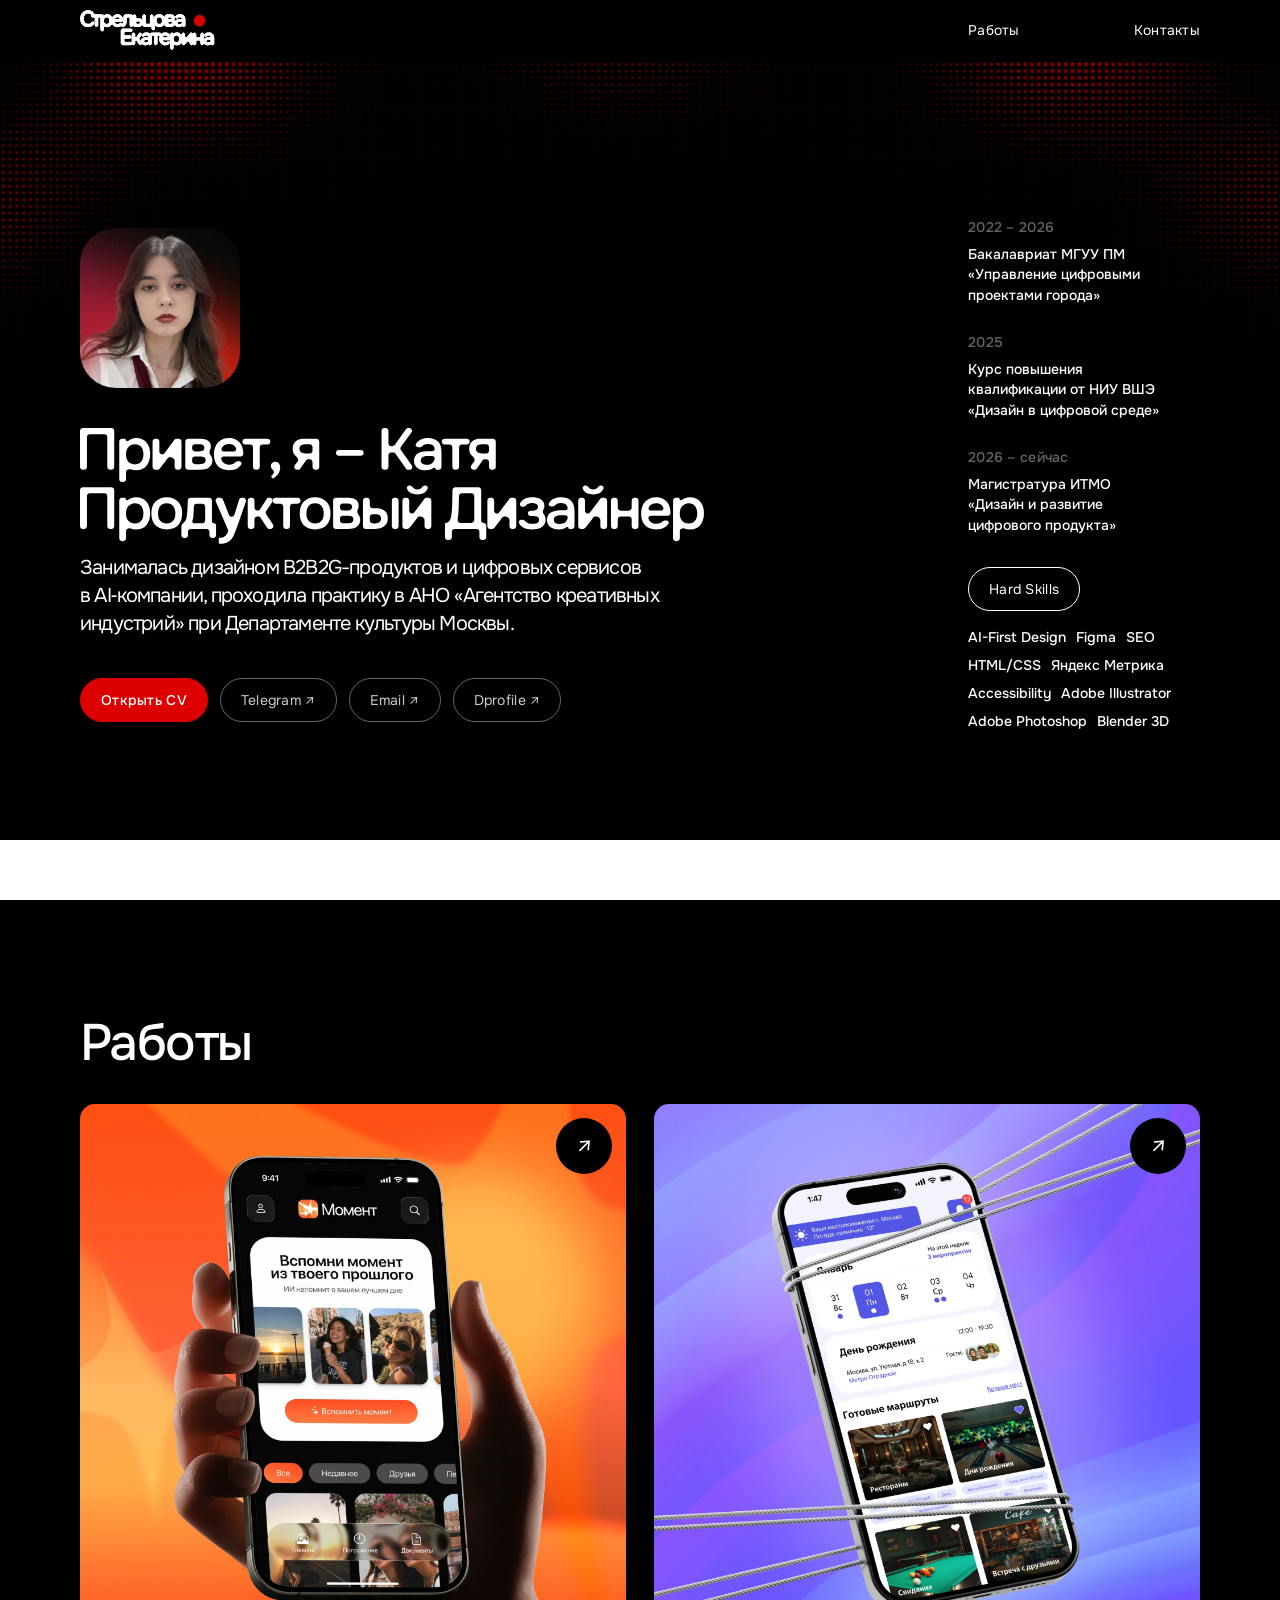
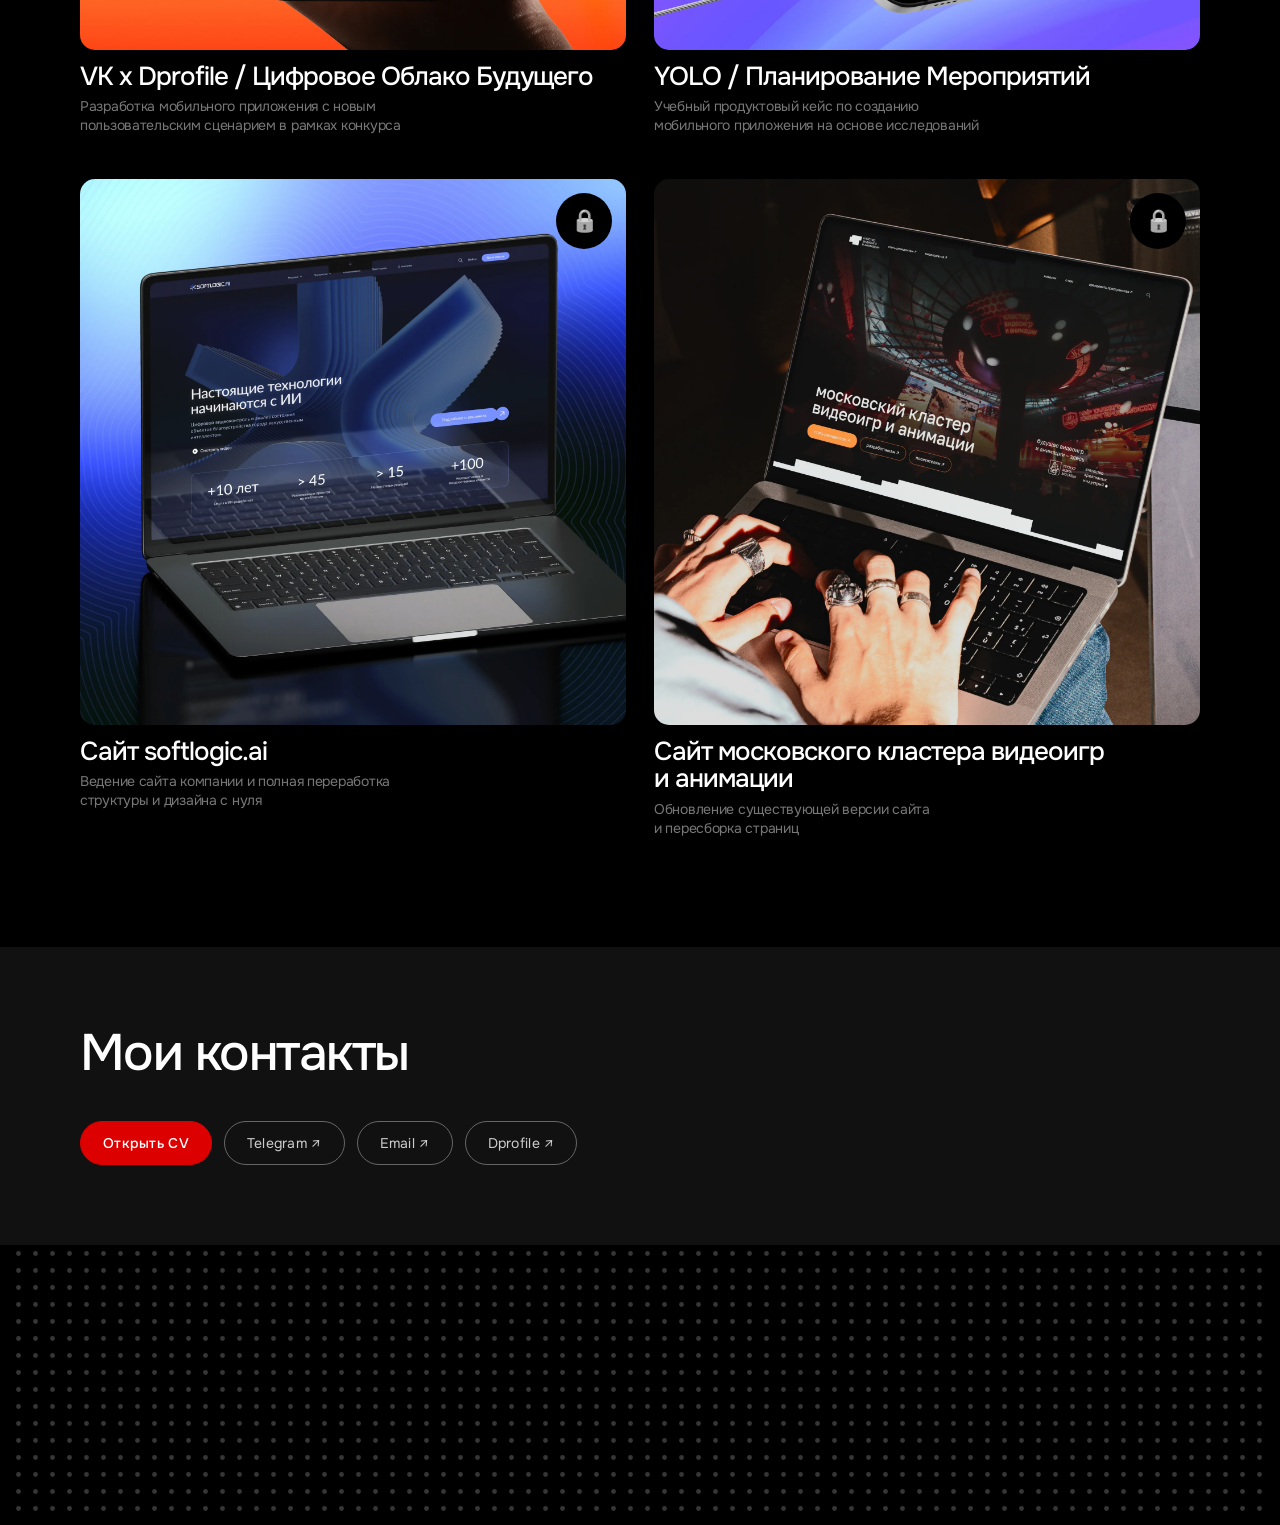
==== index.html @ 8d7a598c "Update index.html" ====
<head>
    <meta charset="UTF-8">
    <meta name="viewport" content="width=device-width, initial-scale=1.0">
    
<script type="text/javascript">
    (function(m,e,t,r,i,k,a){
        m[i]=m[i]||function(){(m[i].a=m[i].a||[]).push(arguments)};
        m[i].l=1*new Date();
        for (var j = 0; j < document.scripts.length; j++) {if (document.scripts[j].src === r) { return; }}
        k=e.createElement(t),a=e.getElementsByTagName(t)[0],k.async=1,k.src=r,a.parentNode.insertBefore(k,a)
    })(window, document,'script','https://mc.yandex.ru/metrika/tag.js?id=113697041', 'ym');

    ym(113697041, 'init', {ssr:true, webvisor:true, clickmap:true, ecommerce:"dataLayer", referrer: document.referrer, url: location.href, accurateTrackBounce:true, trackLinks:true});
</script>
<noscript><div><img src="https://mc.yandex.ru/watch/113697041" style="position:absolute; left:-9999px;" alt="" /></div></noscript>
    
    <title>Екатерина Стрельцова — UX/UI и продуктовый дизайнер</title>
    <meta name="description" content="Екатерина Стрельцова, продуктовый дизайнер. Проектирую UX/UI цифровых сервисов и мобильных приложений. Кейсы, пользовательские исследования и интерактивные прототипы.">

    <meta property="og:title" content="Екатерина Стрельцова — UX/UI и продуктовый дизайнер">
    <meta property="og:description" content="Проектирую UX/UI цифровых сервисов и мобильных приложений. Кейсы, пользовательские исследования и интерактивные прототипы.">
    <meta property="og:type" content="website">
    <meta name="yandex-verification" content="44ab6d70d5377f15" />
    <meta property="og:url" content="https://str3ltsova.github.io/portfolio/">
    <meta property="og:image" content="https://str3ltsova.github.io/portfolio/images/project-1.webp">

    <link rel="icon" type="image/svg+xml" href="images/favicon.svg">
    <link rel="preconnect" href="https://fonts.googleapis.com">
    <link rel="preconnect" href="https://fonts.gstatic.com" crossorigin>
    <link href="https://fonts.googleapis.com/css2?family=Onest:wght@300;400;500&display=swap" rel="stylesheet">
    <link rel="stylesheet" href="style.css">
</head>

<body>

    <div class="cursor-dot"></div>

    <header class="site-header" id="siteHeader">
        <div class="header-inner">
            <a href="#" class="logo-link" aria-label="Главная">
                <img src="images/logo.svg" alt="Стрельцова Екатерина" class="logo-img">
            </a>
            <nav class="header-nav">
                <a href="#projects">Работы</a>
                <a href="#contact">Контакты</a>
            </nav>
        </div>
    </header>

    <section class="hero-section" id="about">
        <canvas id="arcCanvas"></canvas>

        <div class="hero-content">
            <div class="hero-left">
                <div class="hero-photo">
                    <img src="images/portrait-x7k2.jpg" alt="Екатерина Стрельцова">
                </div>

                <h1 class="visually-hidden">Екатерина Стрельцова, продуктовый дизайнер</h1>
                <div class="hero-title-block">
                    <img src="images/hero-title.svg" alt="Привет, я — Катя. Продуктовый Дизайнер" class="hero-title-img">
                </div>

                <p class="hero-description">
                    Занималась дизайном B2B2G-продуктов и&nbsp;цифровых сервисов в&nbsp;AI&#8209;компании, проходила практику в&nbsp;АНО &laquo;Агентство креативных индустрий&raquo; при Департаменте культуры Москвы.
                </p>

                <div class="hero-links">
                    <a href="streltsova_CV.pdf" class="btn-cv" target="_blank" rel="noopener">Открыть CV</a>
                    <a href="https://t.me/rinn89" target="_blank" rel="noopener">Telegram ↗</a>
                    <a href="mailto:streltsovakatrine@mail.ru">Email ↗</a>
                    <a href="https://dprofile.ru/blessk" target="_blank" rel="noopener">Dprofile ↗</a>
                </div>
            </div>

            <aside class="hero-right">
                <div class="info-item">
                    <span class="info-date">2022 – 2026</span>
                    <p class="info-text">
                        Бакалавриат МГУУ ПМ<br>
                        «Управление цифровыми<br>
                        проектами города»
                    </p>
                </div>

                <div class="info-item">
                    <span class="info-date">2025</span>
                    <p class="info-text">
                        Курс повышения<br>
                        квалификации от НИУ ВШЭ<br>
                        «Дизайн в цифровой среде»
                    </p>
                </div>

                <div class="info-item">
                    <span class="info-date">2026 – сейчас</span>
                    <p class="info-text">
                        Магистратура ИТМО<br>
                        «Дизайн и развитие<br>
                        цифрового продукта»
                    </p>
                </div>

                <div class="hard-skills-badge">
                    <span>Hard Skills</span>
                </div>

                <div class="skills-list">
                    <span>AI-First Design</span>
                    <span>Figma</span>
                    <span>SEO</span>
                    <span>HTML/CSS</span>
                    <span>Яндекс Метрика</span>
                    <span>Accessibility</span>
                    <span>Adobe Illustrator</span>
                    <span>Adobe Photoshop</span>
                    <span>Blender 3D</span>
                </div>
            </aside>
        </div>
    </section>

    <main>
        <section class="projects" id="projects">
            <div class="section-heading">
                <h2>Работы</h2>
            </div>

            <div class="project-grid">
                <a href="projects/moment.html" class="project-card project-card-active">
                    <div class="project-image">
                        <img src="images/project-1.webp" alt="moment">
                        <div class="project-status project-status-open">↗</div>
                    </div>
                    <div class="project-info">
                        <h3>VK x Dprofile / Цифровое Облако Будущего</h3>
                        <p>Разработка мобильного приложения с&nbsp;новым пользовательским сценарием в&nbsp;рамках конкурса</p>
                    </div>
                </a>

                <a href="projects/yolo.html" class="project-card project-card-active">
                    <div class="project-image">
                        <img src="images/project-2.webp" alt="Проект 2">
                        <div class="project-status project-status-open">↗</div>
                    </div>
                    <div class="project-info">
                        <h3>YOLO&nbsp;/ Планирование Мероприятий</h3>
                        <p>Учебный продуктовый кейс по&nbsp;созданию мобильного приложения на&nbsp;основе исследований</p>
                    </div>
                </a>

                <div class="project-card project-card-locked">
                    <div class="project-image">
                        <img src="images/project-3.webp" alt="Проект 3">
                        <div class="project-status project-status-locked">
                            <span class="lock-symbol">🔒</span>
                        </div>
                    </div>
                    <div class="project-info">
                        <h3>Сайт softlogic.ai</h3>
                        <p>Ведение сайта компании и&nbsp;полная переработка структуры и&nbsp;дизайна с&nbsp;нуля</p>
                    </div>
                </div>

                <div class="project-card project-card-locked">
                    <div class="project-image">
                        <img src="images/project-4.webp" alt="Проект 4">
                        <div class="project-status project-status-locked">
                            <span class="lock-symbol">🔒</span>
                        </div>
                    </div>
                    <div class="project-info">
                        <h3>Сайт московского кластера видеоигр и&nbsp;анимации</h3>
                        <p>Обновление существующей версии сайта и&nbsp;пересборка страниц</p>
                    </div>
                </div>
            </div>
        </section>

        <section class="contact" id="contact">
            <h2>Мои контакты</h2>
            <div class="contact-links">
                <a href="streltsova_CV.pdf" class="btn-cv" target="_blank" rel="noopener">Открыть CV</a>
                <a href="https://t.me/rinn89" target="_blank" rel="noopener">Telegram ↗</a>
                <a href="mailto:streltsovakatrine@mail.ru">Email ↗</a>
                <a href="https://dprofile.ru/blessk" target="_blank" rel="noopener">Dprofile ↗</a>
            </div>
        </section>

        <section class="particle-section">
            <canvas id="particleCanvas"></canvas>
        </section>
    </main>

    <script src="script.js"></script>
</body>
</html>
---- style.css ----
* {
    box-sizing: border-box;
    margin: 0;
    padding: 0;
}

html {
    scroll-behavior: smooth;
}

body {
    background: #000;
    color: #fff;
    font-family: 'Onest', Arial, sans-serif;
    font-weight: 500;
    overflow-x: hidden;
}

a {
    color: inherit;
    text-decoration: none;
}

img {
    max-width: 100%;
    display: block;
    -webkit-user-drag: none;
}

:root {
    --page-width: 1120px;
    --project-width: 960px;
    --header-height: 60px;
}

html {
    cursor: none !important;
}

html *,
body,
body * {
    cursor: none !important;
}

.cursor-dot {
    position: fixed;
    top: 0;
    left: 0;
    width: 12px;
    height: 12px;
    background: #DC0000;
    border-radius: 50%;
    pointer-events: none;
    z-index: 99999;
    transform: translate(-50%, -50%);
    transition:
        width .2s ease,
        height .2s ease;
    opacity: 0;
}

.cursor-dot.visible {
    opacity: 1;
}

.cursor-dot.hover {
    width: 42px;
    height: 42px;
}

@media (hover: none) {
    html,
    body,
    body * {
        cursor: auto !important;
    }
    .cursor-dot {
        display: none;
    }
}

.hero-links a.btn-cv,
.contact-links a.btn-cv {
    background: #DC0000;
    border-color: #DC0000;
    color: #fff;
    font-weight: 500;
}

.hero-links a.btn-cv:hover,
.contact-links a.btn-cv:hover {
    background: #ff2a2a;
    border-color: #ff2a2a;
    color: #fff;
}

.site-header {
    position: fixed;
    top: 0;
    left: 0;
    width: 100%;
    height: var(--header-height);
    z-index: 1000;
    background: #000;
    transition:
        transform 0.35s ease,
        opacity 0.35s ease;
}

.site-header.hidden {
    transform: translateY(-100%);
    opacity: 0;
    pointer-events: none;
}

.header-inner {
    width: min(var(--page-width), calc(100% - 48px));
    height: 100%;
    margin: 0 auto;
    display: flex;
    align-items: center;
    justify-content: space-between;
}

.logo-link {
    display: block;
    flex-shrink: 0;
}

.logo-img {
    height: 40px;
    width: auto;
    display: block;
}

.header-nav {
    width: 232px;
    display: grid;
    grid-template-columns: 1fr 1fr;
    align-items: center;
    text-align: left;
}

.header-nav a {
    font-size: 14px;
    font-weight: 400;
    letter-spacing: 0.02em;
    color: #fff;
    transition: color 0.2s ease;
}

.header-nav a:last-child {
    text-align: right;
}

.header-nav a:hover {
    color: #DC0000;
}

.hero-section {
    position: relative;
    width: 100%;
    height: 100vh;
    min-height: 700px;
    background: #000;
    overflow: hidden;
}

#arcCanvas {
    position: absolute;
    inset: 0;
    width: 100%;
    height: 100%;
    display: block;
    pointer-events: none;
}

.hero-content {
    position: relative;
    z-index: 2;
    width: min(var(--page-width), calc(100% - 48px));
    height: calc(100vh - var(--header-height));
    min-height: 640px;
    margin: var(--header-height) auto 0;
    display: grid;
    grid-template-columns: minmax(0, 1fr) 232px;
    column-gap: 60px;
    align-items: center;
    padding: 40px 0 50px;
}

.hero-left {
    display: flex;
    flex-direction: column;
    gap: 40px;
    min-width: 0;
    align-self: center;
}

.hero-photo {
    width: 160px;
    height: 160px;
    border-radius: 36px;
    overflow: hidden;
}

.hero-photo img {
    width: 100%;
    height: 100%;
    object-fit: cover;
}

.hero-title-block {
    width: 100%;
    margin-bottom: -30px; 
}

.hero-title-img {
    width: 100%;
    max-width: 624px;
    height: auto;
    display: block;
}

.hero-description {
    font-size: 20px;
    letter-spacing: -0.04em;
    line-height: 1.4;
    font-weight: 400;
    color: #fff;
    max-width: 620px;
}

.hero-links {
    display: flex;
    flex-wrap: wrap;
    gap: 12px;
}

.hero-links a {
    display: inline-block;
    padding: 12px 20px;
    border: 1px solid #666666;
    border-radius: 100px;
    font-size: 14px;
    font-weight: 400;
    letter-spacing: 0.02em;
    color: #ccc;
    transition:
        border-color 0.2s ease,
        color 0.2s ease,
        background 0.2s ease;
}

.hero-links a:hover {
    border-color: #DC0000;
    color: #DC0000;
}

.hero-right {
    width: 232px;
    display: flex;
    flex-direction: column;
    gap: 28px;
    padding-top: 0;
    align-self: center;
}

.info-item {
    display: flex;
    flex-direction: column;
    gap: 8px;
}

.info-date {
    font-size: 14px;
    font-weight: 500;
    letter-spacing: 0.02em;
    color: #666666;
}

.info-text {
    font-size: 14px;
    font-weight: 500;
    line-height: 1.45;
    color: #fff;
}

.hard-skills-badge {
    display: inline-block;
    width: fit-content;
    padding: 12px 20px;
    border: 1px solid #fff;
    border-radius: 100px;
    font-size: 14px;
    font-weight: 400;
    letter-spacing: 0.02em;
    color: #fff;
    margin-top: 4px;
}

.skills-list {
    display: flex;
    margin-top: -12px;
    flex-wrap: wrap;
    align-items: center;
    gap: 7px 10px;
    font-size: 14px;
    font-weight: 500;
    line-height: 1.5;
    color: #fff;
}

.skills-list span {
    white-space: nowrap;
}

.skills-list i {
    font-style: normal;
    color: #85868D;
    font-size: 10px;
    line-height: 1;
}

main {
    width: 100%;
}

.section-heading {
    display: flex;
    align-items: baseline;
    gap: 20px;
    margin-bottom: 60px;
}

.section-heading h2 {
    font-size: 34px;
    font-weight: 500;
    letter-spacing: -1.5px;
}

.projects {
    border-top: none;
    width: min(var(--page-width), calc(100% - 48px));
    margin: 0 auto;
    padding: 110px 0 !important;
}

.projects .section-heading {
    margin-bottom: 28px;
}

.projects .section-heading h2 {
    font-size: clamp(36px, 4vw, 56px);
    font-weight: 500;
    letter-spacing: -0.03em;
}

.project-grid {
    display: grid;
    grid-template-columns: repeat(2, minmax(0, 1fr));
    column-gap: 28px;
    row-gap: 44px;
}

.project-card {
    display: block;
    min-width: 0;
    color: #fff;
    text-decoration: none;
}

.project-image {
    position: relative;
    width: 100%;
    aspect-ratio: 1 / 1;
    overflow: hidden;
    border-radius: 15px;
    background: #151515;
}

.project-image img {
    width: 100%;
    height: 100%;
    display: block;
    object-fit: cover;
    transition: transform .45s ease;
}

.project-card-active:hover .project-image img {
    transform: scale(1.025);
}

.project-status {
    position: absolute;
    top: 14px;
    right: 14px;
    width: 56px;
    height: 56px;
    border-radius: 50%;
    display: flex;
    align-items: center;
    justify-content: center;
    z-index: 2;
}

.project-status-open {
    background: #000;
    color: #fff;
    font-size: 22px;
    font-weight: 400;
    line-height: 1;
}

.project-status-locked {
    background: #000;
    color: #fff;
}

.lock-symbol {
    font-size: 22px;
    line-height: 1;
    filter: grayscale(1);
    display: flex;
    align-items: center;
    justify-content: center;
}

.project-info {
    padding-top: 13px;
}

.project-info h3 {
    margin: 0;
    font-size: 26px;
    line-height: 1.05;
    font-weight: 500;
    letter-spacing: -1px;
    color: #fff;
}

.project-info p {
    margin-top: 7px;
    max-width: 330px;
    font-size: 14px;
    line-height: 1.35;
    font-weight: 400;
    letter-spacing: -0.02em;
    color: #777;
}

.project-card-locked {
    cursor: default;
}

.project-card-locked .project-image img {
    transition: none;
}

.contact {
    background: #111;
    padding: 80px 0;
    display: flex;
    flex-direction: column;
    gap: 40px;
}

.contact h2 {
    width: min(var(--page-width), calc(100% - 48px));
    margin: 0 auto;
    font-size: clamp(36px, 4vw, 56px);
    line-height: 1.05;
    font-weight: 500;
    letter-spacing: -0.03em;
    color: #fff;
}

.contact-links {
    width: min(var(--page-width), calc(100% - 48px));
    margin: 0 auto;
    display: flex;
    flex-wrap: wrap;
    gap: 12px;
}

.contact-links a {
    display: inline-block;
    padding: 12px 22px;
    background: transparent;
    border: 1px solid #666666;
    border-radius: 100px;
    font-size: 14px;
    font-weight: 400;
    letter-spacing: 0.02em;
    color: #ccc;
    transition:
        border-color .2s ease,
        color .2s ease;
}

.contact-links a:hover {
    border-color: #DC0000;
    color: #DC0000;
}

.particle-section {
    position: relative;
    width: calc(100% - 20px);
    margin-left: 10px;
    margin-right: 10px;
    height: 280px;
    background: #000;
    overflow: hidden;
}

#particleCanvas {
    display: block;
    width: 100%;
    height: 100%;
    background: #000;
}

.project-cover-wrap {
    position: relative;
    width: 100%;
    margin-bottom: 60px;
}

.project-cover-full {
    width: 100vw;
    margin-left: calc(50% - 50vw);
    height: 68vh;
    min-height: 520px;
    max-height: 800px;
    overflow: hidden;
    background: #151515;
}

.project-cover-img {
    width: 100%;
    height: 100%;
    object-fit: cover;
    display: block;
}

.placeholder-cover {
    width: 100%;
    height: 100%;
    min-height: 100%;
    border-radius: 0;
    border: none;
}

.project-back {
    position: absolute;
    top: 24px;
    left: max(24px, calc((100vw - var(--page-width)) / 2));
    width: 56px;
    height: 56px;
    border-radius: 50%;
    background: #fff;
    color: #000;
    display: flex;
    align-items: center;
    justify-content: center;
    z-index: 5;
    transition:
        background .3s ease,
        color .3s ease;
}

.project-back:hover {
    background: #000;
    color: #fff;
}

.project-back svg {
    width: 22px;
    height: 22px;
}

.project-content {
    width: min(var(--project-width), calc(100% - 48px));
    margin: 0 auto;
    padding: 0 0 80px;
}

.project-meta {
    display: flex;
    flex-wrap: wrap;
    gap: 10px;
    margin-bottom: 30px;
}

.project-meta span {
    display: inline-block;
    padding: 10px 22px;
    border: 1px solid #666666;
    border-radius: 100px;
    font-size: 14px;
    font-weight: 400;
    letter-spacing: 0.01em;
    color: #fff;
}

.project-hero {
    margin-bottom: 30px;
}

.project-hero h1 {
    font-size: 44px;
    line-height: 1.1;
    font-weight: 500;
    letter-spacing: -0.03em;
    color: #fff;
}

.project-block {
    max-width: 500px;
    margin: 0 0 30px;
    text-align: left;
}

.project-block-label {
    display: inline-block;
    padding: 10px 20px;
    background: #FF6525;
    color: #fff;
    border-radius: 100px;
    font-size: 14px;
    font-weight: 500;
    letter-spacing: 0.01em;
    margin-bottom: 14px;
}

.project-block p {
    font-size: 16px;
    line-height: 1.4;
    font-weight: 300;
    color: #999;
}

.project-info-block {
    display: grid;
    grid-template-columns: 1fr 1fr;
    column-gap: 60px;
    align-items: start;
    padding: 40px 0;
    opacity: 0;
    transform: translateY(60px);
    transition:
        opacity 0.9s cubic-bezier(0.22, 1, 0.36, 1),
        transform 0.9s cubic-bezier(0.22, 1, 0.36, 1);
}

.project-info-block.revealed {
    opacity: 1;
    transform: translateY(0);
}

.project-info-title {
    font-size: 26px;
    line-height: 1.2;
    font-weight: 500;
    letter-spacing: -0.02em;
    color: #fff;
    margin: 0;
}

.project-info-content {
    display: flex;
    flex-direction: column;
    gap: 16px;
    max-width: 500px;
}

.project-info-group {
    display: flex;
    flex-direction: column;
    gap: 6px;
}

.project-info-group p {
    margin: 0;
    line-height: 1.4;
}

.project-info-heading {
    font-size: 20px;
    line-height: 1.25;
    font-weight: 400;
    letter-spacing: -0.02em;
    color: #fff;
    margin: 0;
}

.project-info-content p {
    font-size: 16px;
    line-height: 1.4;
    font-weight: 300;
    color: #999;
    margin: 0;
}

.project-info-content ul {
    list-style: none;
    padding: 0;
    margin: 0;
    display: flex;
    flex-direction: column;
    gap: 6px;
}

.project-info-content ul li {
    position: relative;
    padding-left: 18px;
    margin: 0;
    font-size: 16px;
    line-height: 1.4;
    font-weight: 400;
    color: #999;
}

.project-info-content ul li::before {
    content: "•";
    position: absolute;
    left: 0;
    color: #666;
}

.project-image-img {
    width: 100%;
    height: auto;
    display: block;
    border-radius: 20px;
}

.project-image-full {
    margin: 60px auto;
    max-width: 100%;
    opacity: 0;
    transform: translateY(60px);
    transition:
        opacity 0.9s cubic-bezier(0.22, 1, 0.36, 1),
        transform 0.9s cubic-bezier(0.22, 1, 0.36, 1);
}

.project-image-full.revealed {
    opacity: 1;
    transform: translateY(0);
}

.project-image-caption {
    margin-top: 16px;
    max-width: 640px;
    margin-left: auto;
    margin-right: auto;
    font-size: 13px;
    line-height: 1.5;
    font-weight: 400;
    color: #4a4a4a;
    text-align: center;
}

@media (prefers-reduced-motion: reduce) {
    .project-info-block,
    .project-image-full {
        opacity: 1;
        transform: none;
        transition: none;
    }
}

.other-projects {
    width: min(var(--page-width), calc(100% - 48px));
    margin: 0 auto;
    padding: 80px 0;
    border-top: 1px solid #1a1a1a;
}

.other-projects .section-heading {
    margin-bottom: 28px;
}

.other-projects .section-heading h2 {
    font-size: 56px;
    font-weight: 500;
    letter-spacing: -1px;
}

.placeholder {
    width: 100%;
    height: 100%;
    min-height: 380px;
    background: #151515;
    border: 1px solid #222;
    display: flex;
    align-items: center;
    justify-content: center;
    color: #555;
    font-size: 11px;
    letter-spacing: 0.15em;
    text-transform: uppercase;
    border-radius: 15px;
}

.placeholder-wide {
    min-height: 620px;
}

.project-prototype-btn-wrapper {
    margin: 40px 0 60px;
    width: 100%;
}

.btn-prototype {
    display: block;
    width: 100%;
    text-align: center;
    padding: 20px 32px;
    background: #6C61FF;
    color: #fff;
    border-radius: 100px;
    font-size: 18px;
    font-weight: 500;
    transition: background 0.3s ease, transform 0.2s ease;
}

.btn-prototype:hover {
    background: #5a50db;
    transform: translateY(-2px);
}

@media (max-width: 1100px) {
    :root {
        --page-width: 1200px;
    }

    .hero-content {
        grid-template-columns: minmax(0, 1fr) 232px;
        column-gap: 50px;
    }

    .hero-title-img {
        max-width: 620px;
    }
}

@media (max-width: 900px) {
    .hero-section {
        height: auto;
        min-height: 100vh;
        overflow: hidden;
    }

    .hero-content {
        height: auto;
        min-height: calc(100vh - var(--header-height));
        display: flex;
        flex-direction: column;
        gap: 60px;
        padding-top: 80px;
        padding-bottom: 100px;
    }

    .hero-left {
        width: 100%;
        max-width: 100%;
    }

    .hero-right {
        width: 100%;
        max-width: 100%;
    }

    .header-nav {
        width: auto;
        gap: 24px;
    }

    .project-info-block {
        grid-template-columns: 1fr;
        gap: 24px;
        padding: 32px 0;
    }

    .project-info-title,
    .project-info-heading {
        font-size: 22px;
    }
}

@media (max-width: 700px) {
    :root {
        --header-height: 58px;
    }

    section:not(.hero-section):not(.particle-section) {
        padding: 60px 20px;
    }

    .header-inner {
        width: calc(100% - 40px);
    }

    .logo-img {
        height: 32px;
    }

    .header-nav {
        width: auto;
        gap: 20px;
    }

    .header-nav a {
        font-size: 13px;
    }

    .hero-section {
        min-height: 100vh;
        padding: 0;
    }

    .hero-content {
        width: calc(100% - 40px);
        min-height: calc(100vh - var(--header-height));
        padding: 90px 0 60px;
        gap: 48px;
    }

    .hero-left {
        gap: 44px; 
    }

    .hero-title-block {
        margin-bottom: -20px; 
    }

    .hero-photo {
        width: 140px;
        height: 140px;
        border-radius: 32px;
    }

    .hero-title-img {
        max-width: 100%;
    }

    .hero-description {
        font-size: 18px;
        line-height: 1.35;
    }

    .hero-links {
        display: grid;
        grid-template-columns: 1fr 1fr;
        gap: 10px;
        width: 100%;
        margin-top: 8px;
    }

    .hero-links a {
        font-size: 14px;
        padding: 14px 10px;
        text-align: center;
        display: flex;
        align-items: center;
        justify-content: center;
    }

    .hero-right {
        gap: 24px;
        padding-top: 40px;
        border-top: 1px solid #222;
    }

    .info-text {
        font-size: 16px;
        line-height: 1.4;
    }

    .info-date {
        font-size: 14px;
        margin-bottom: 6px;
    }

    .hard-skills-badge {
        font-size: 13px;
        padding: 10px 16px;
        margin-top: 8px;
    }

    .skills-list {
        font-size: 13px;
        gap: 6px 8px;
    }

    .projects {
        padding: 60px 0 !important;
    }

    .projects .section-heading h2 {
        font-size: 36px;
    }

    .project-grid {
        grid-template-columns: 1fr;
        row-gap: 36px;
    }

    .project-info h3 {
        font-size: 22px;
    }

    .project-info p {
        font-size: 14px;
    }

    .project-status {
        width: 48px;
        height: 48px;
        top: 12px;
        right: 12px;
    }
    
    .project-status-open {
        font-size: 20px;
    }

    .lock-symbol {
        font-size: 20px;
    }

    .contact {
        padding: 60px 20px;
        gap: 30px;
    }

    .contact h2 {
        width: 100%;
        margin: 0;
        font-size: 40px; 
    }

    .contact-links {
        display: grid;
        grid-template-columns: 1fr 1fr;
        gap: 10px;
        width: 100%;
        margin: 0;
    }

    .contact-links a {
        font-size: 14px;
        padding: 12px 10px;
        text-align: center;
        display: flex;
        align-items: center;
        justify-content: center;
    }

    .particle-section {
        width: calc(100% - 24px);
        margin-left: 12px;
        margin-right: 12px;
        height: 180px;
        pointer-events: none;
    }

    .project-cover-wrap {
        width: 100vw;
        margin-left: calc(50% - 50vw);
        margin-bottom: 0;
    }

    .project-cover-full {
        width: 100%;
        height: 380px;
        min-height: 380px;
        max-height: 380px;
    }

    .project-back {
        top: 16px;
        left: 16px;
        width: 44px;
        height: 44px;
    }

    .project-back svg {
        width: 20px;
        height: 20px;
    }

    .project-content {
        width: calc(100% - 40px);
        margin: 0 auto;
        padding: 0;
    }

    .project-hero {
        margin: 0;
        padding: 20px 0;
    }

    .project-hero h1 {
        font-size: 32px;
        line-height: 1.2;
    }

    .project-meta {
        padding: 0;
        margin: 20px 0 !important;
    }

    .project-meta span {
        padding: 8px 14px;
        font-size: 13px;
    }

    .project-block {
        padding: 20px 0 !important;
        margin: 0 !important;
        max-width: 100%;
    }

    .project-block-label {
        margin-bottom: 12px;
        padding: 8px 16px;
        font-size: 13px;
    }

    .project-block p {
        font-size: 16px;
        line-height: 1.2;
    }

    .project-info-block {
        grid-template-columns: 1fr;
        gap: 24px;
        padding: 32px 0 !important;
        margin: 0 !important;
    }

    .project-info-title {
        font-size: 28px; 
        line-height: 1.2;
    }

    .project-info-heading {
        font-size: 16px; 
        line-height: 1.2;
    }

    .project-info-content {
        gap: 12px;
        max-width: 100%;
    }

    .project-info-content p,
    .project-info-content ul li {
        font-size: 16px; 
        line-height: 1.2;
    }

    .project-info-group {
        gap: 4px;
    }

    .project-image-full {
        margin: 20px 0;
    }

    .project-image-img {
        border-radius: 16px;
    }

    .project-image-caption {
        font-size: 12px;
        margin-top: 10px;
    }

    .other-projects {
        width: calc(100% - 40px);
        margin: 0 auto;
        padding: 40px 0;
    }

    .other-projects .section-heading h2 {
        font-size: 32px;
    }

    .placeholder {
        min-height: 240px;
    }

    .placeholder-wide {
        min-height: 320px;
    }

    .project-prototype-btn-wrapper {
        margin: 24px 0 40px;
    }

    .btn-prototype {
        width: 100%;
        text-align: center;
        padding: 14px 20px;
    }
}

.project-yolo .project-block-label {
    background: #6C61FF;
}

.project-softlogic .project-block-label {
    background: #5B83FF;
}

.project-moment .project-block-label {
    background: #FF6525;
}

@media (hover: none) {
    .hero-links a:hover {
        border-color: #666666;
        color: #ccc;
    }
    .contact-links a:hover {
        border-color: #666666;
        color: #ccc;
    }
    .project-card-active:hover .project-image img {
        transform: none;
    }
}

.visually-hidden {
    position: absolute;
    width: 1px;
    height: 1px;
    margin: -1px;
    padding: 0;
    overflow: hidden;
    clip: rect(0, 0, 0, 0);
    border: 0;
}
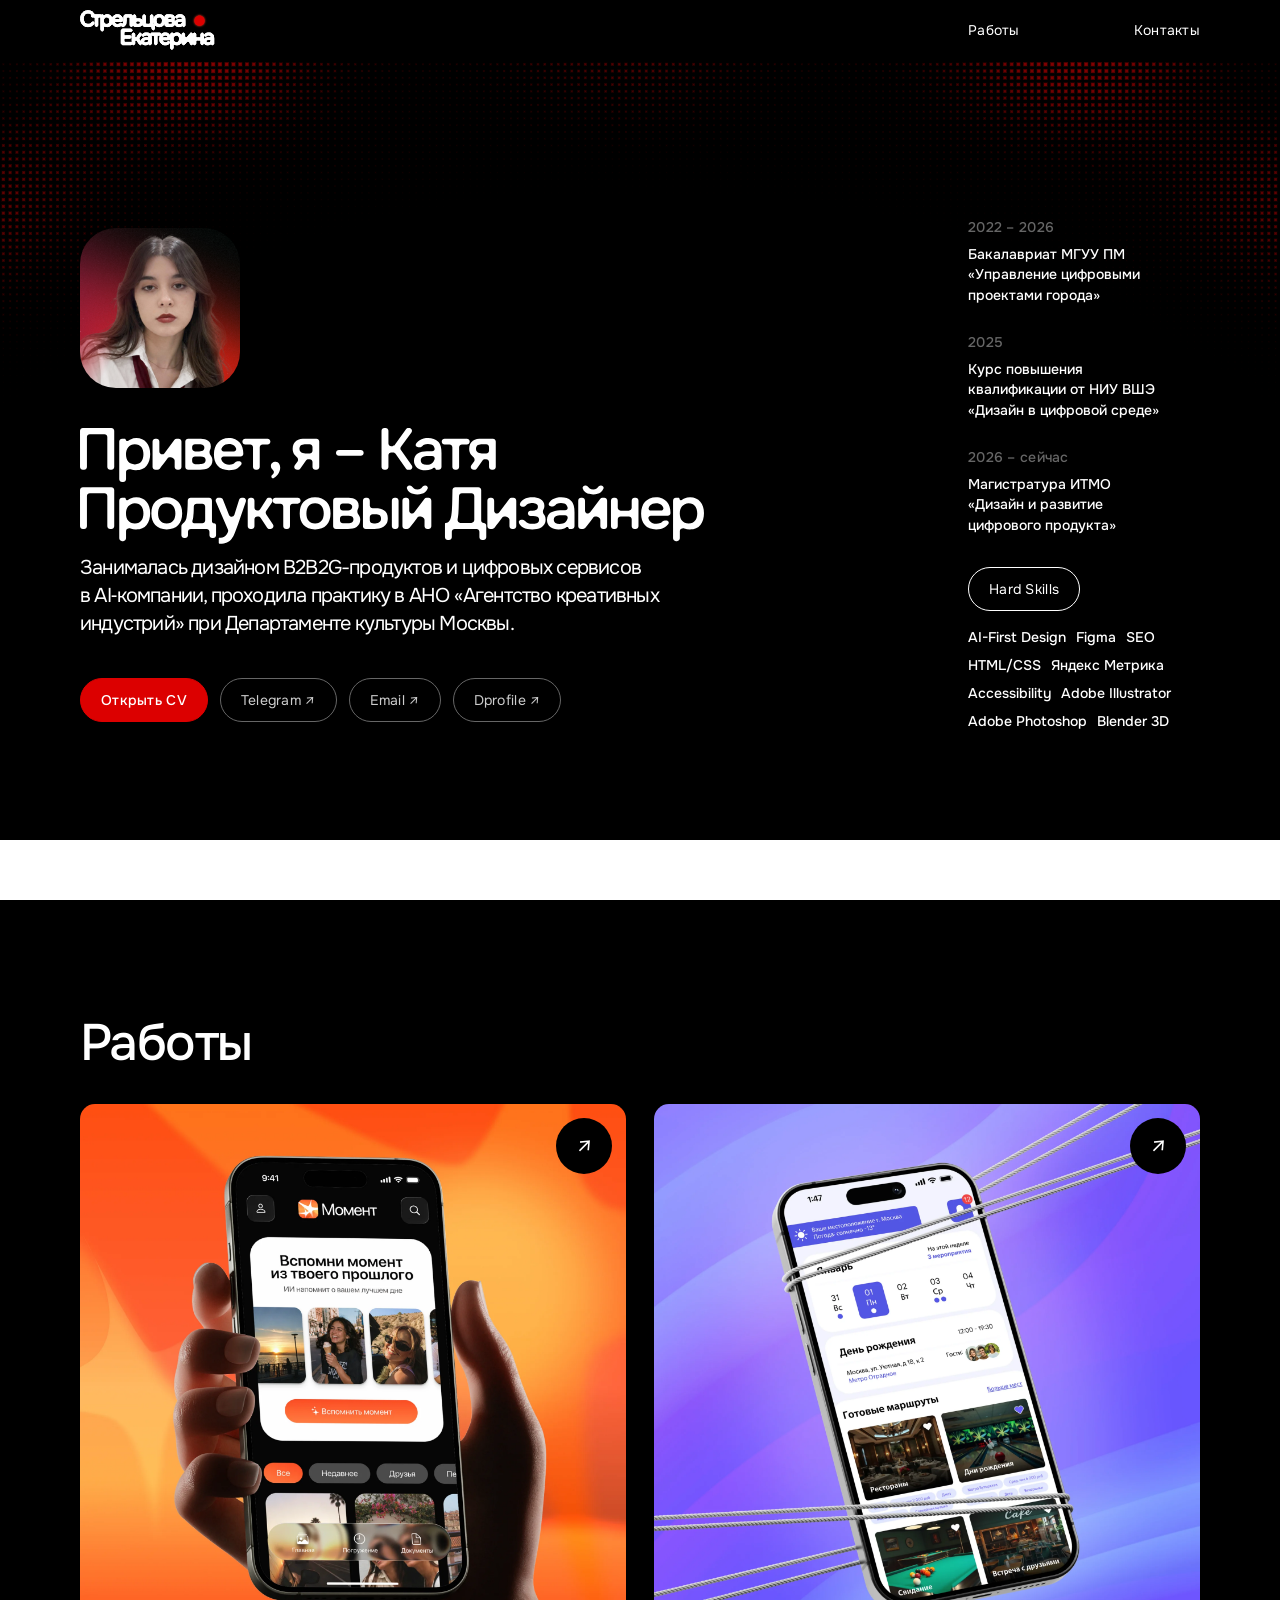
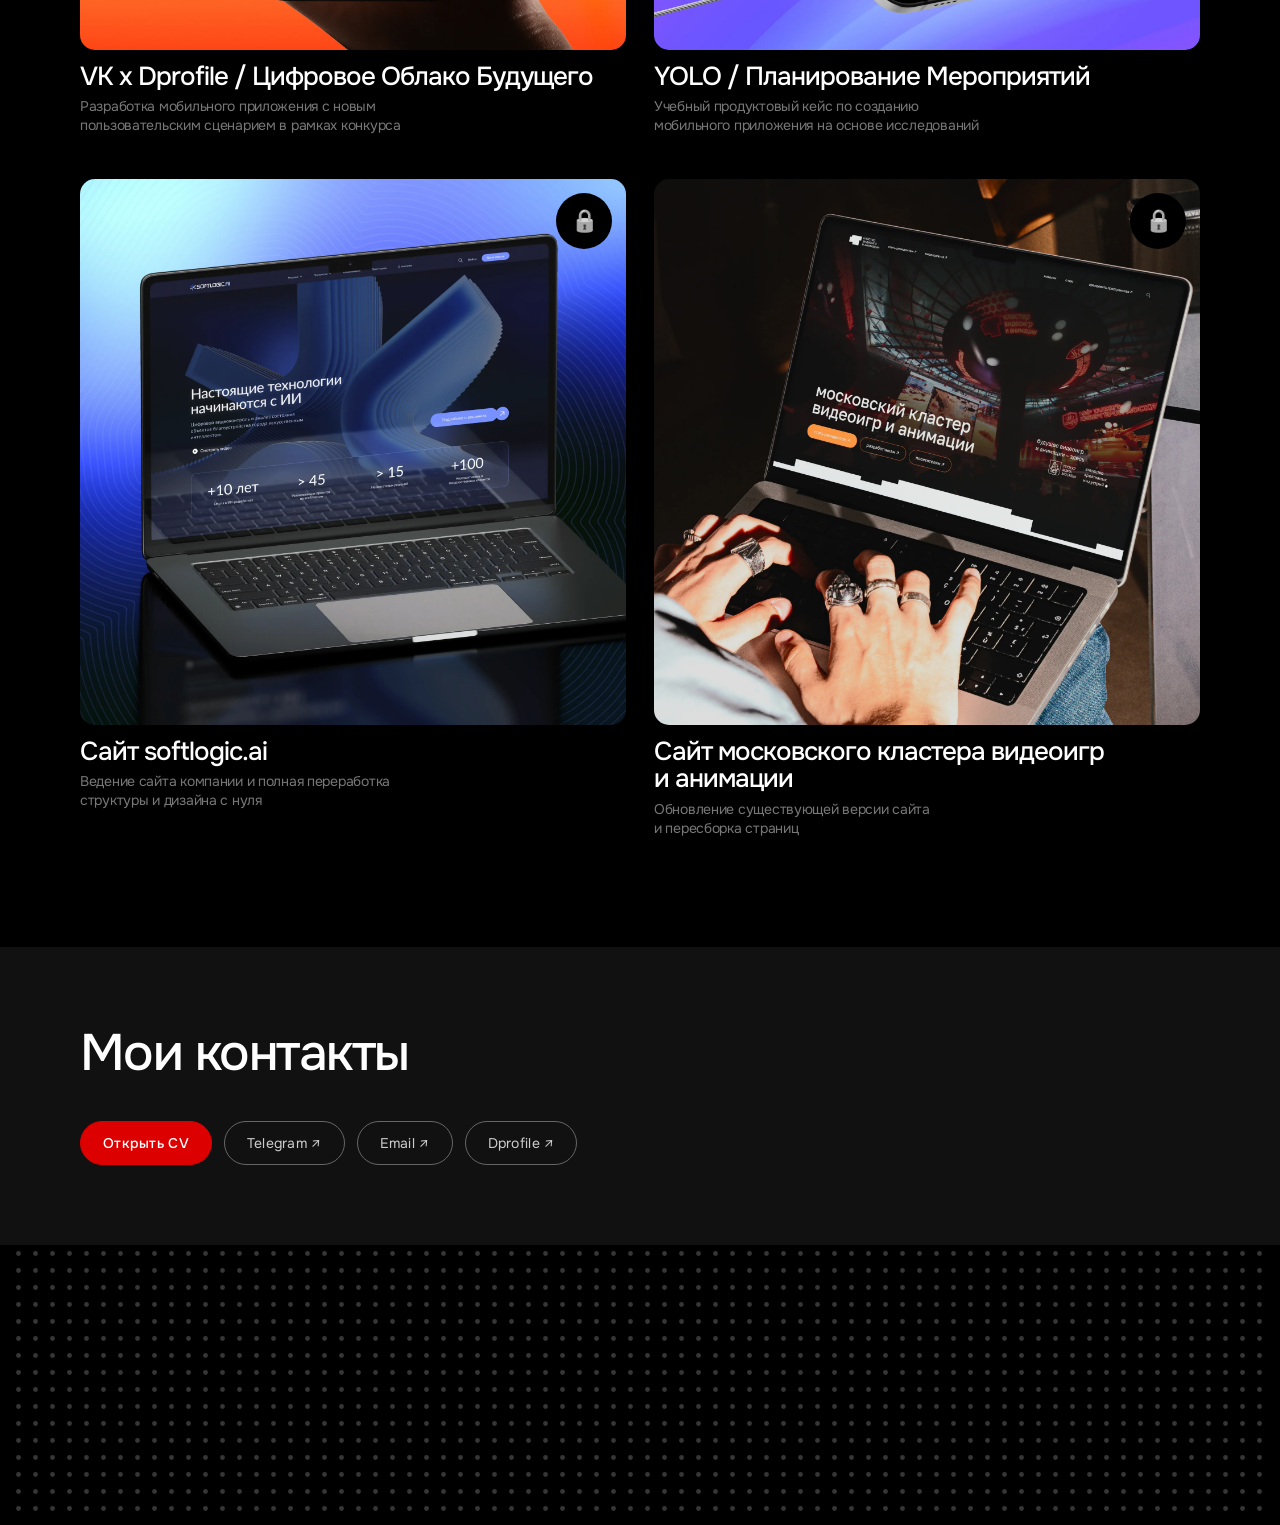
==== commit 0ab0fb94: "Update index.html" ====
--- a/index.html
+++ b/index.html
@@ -69,7 +69,7 @@
                     <a href="streltsova_CV.pdf" class="btn-cv" target="_blank" rel="noopener">Открыть CV</a>
                     <a href="https://t.me/rinn89" target="_blank" rel="noopener">Telegram ↗</a>
                     <a href="mailto:streltsovakatrine@mail.ru">Email ↗</a>
-                    <a href="https://dprofile.ru/blessk" target="_blank" rel="noopener">Dprofile ↗</a>
+                    <a href="https://dprofile.ru/streltsova" target="_blank" rel="noopener">Dprofile ↗</a>
                 </div>
             </div>
 
@@ -183,7 +183,7 @@
                 <a href="streltsova_CV.pdf" class="btn-cv" target="_blank" rel="noopener">Открыть CV</a>
                 <a href="https://t.me/rinn89" target="_blank" rel="noopener">Telegram ↗</a>
                 <a href="mailto:streltsovakatrine@mail.ru">Email ↗</a>
-                <a href="https://dprofile.ru/blessk" target="_blank" rel="noopener">Dprofile ↗</a>
+                <a href="https://dprofile.ru/streltsova" target="_blank" rel="noopener">Dprofile ↗</a>
             </div>
         </section>
 
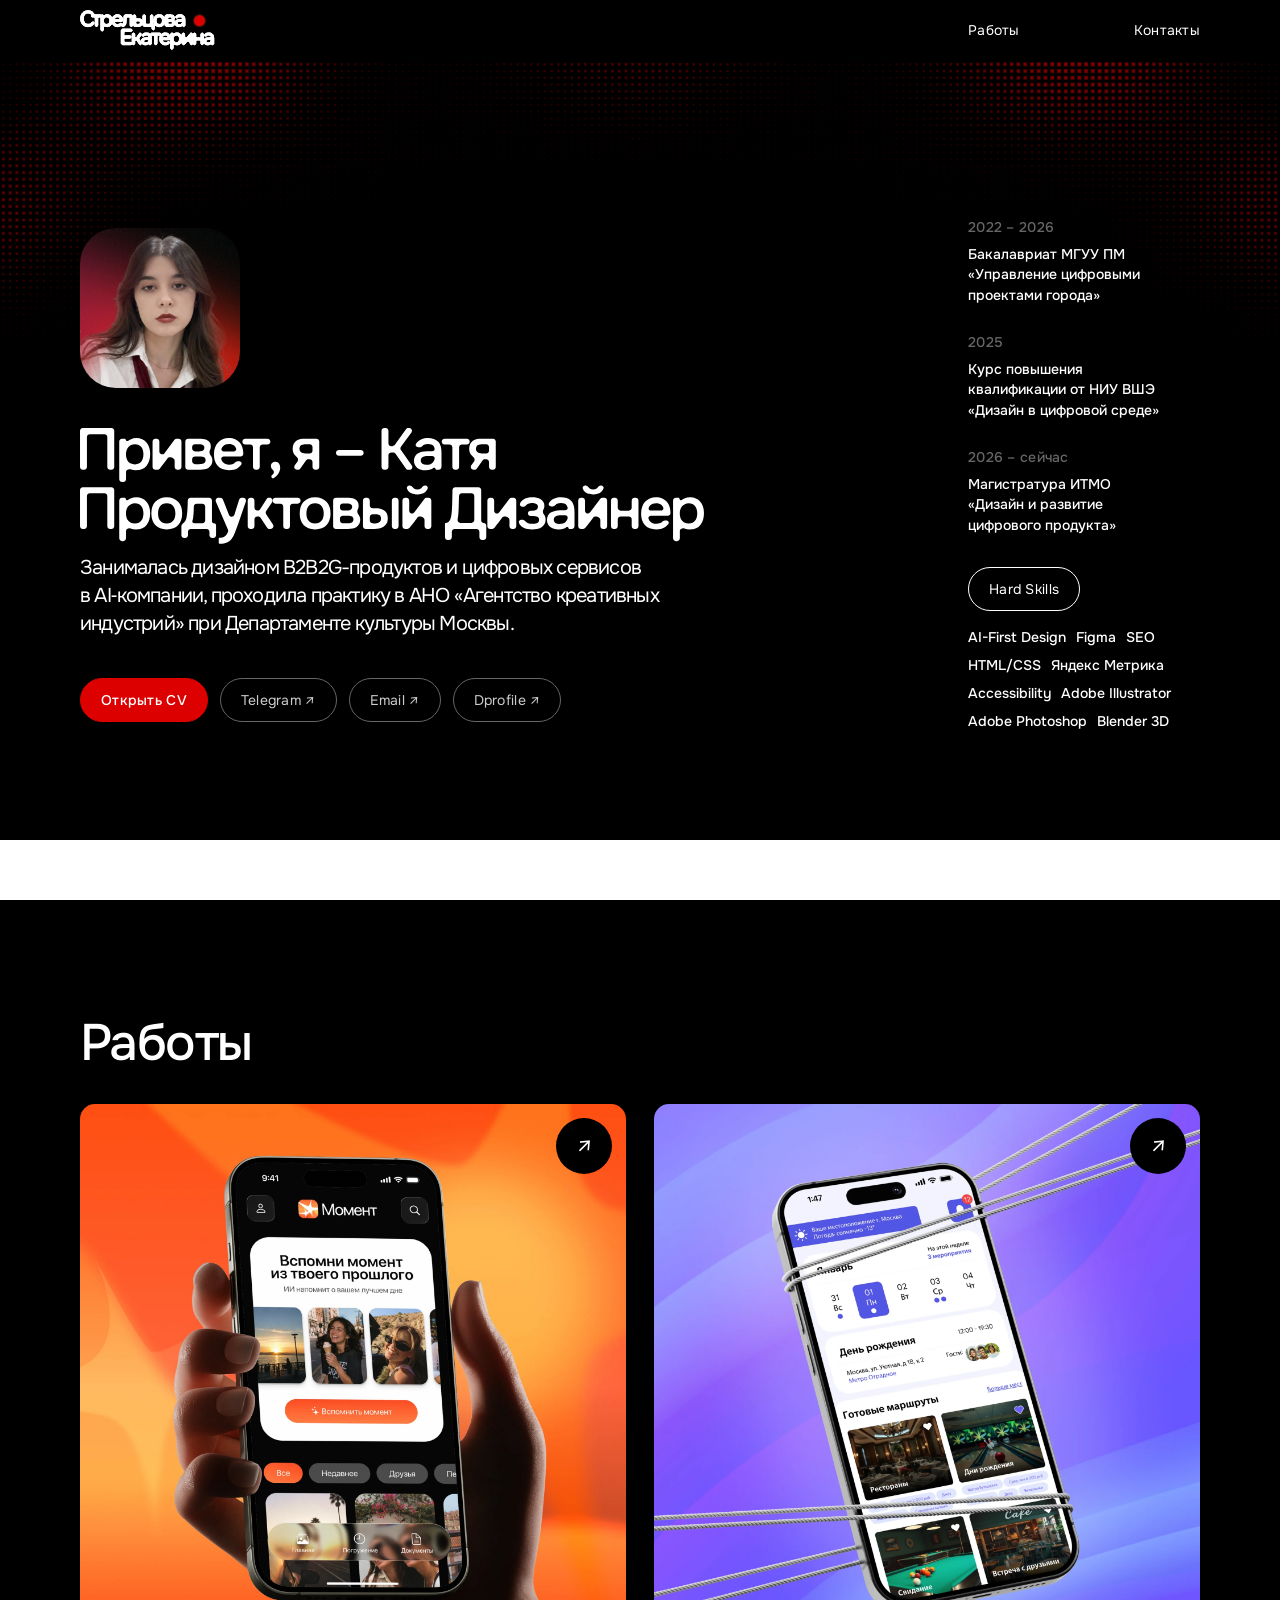
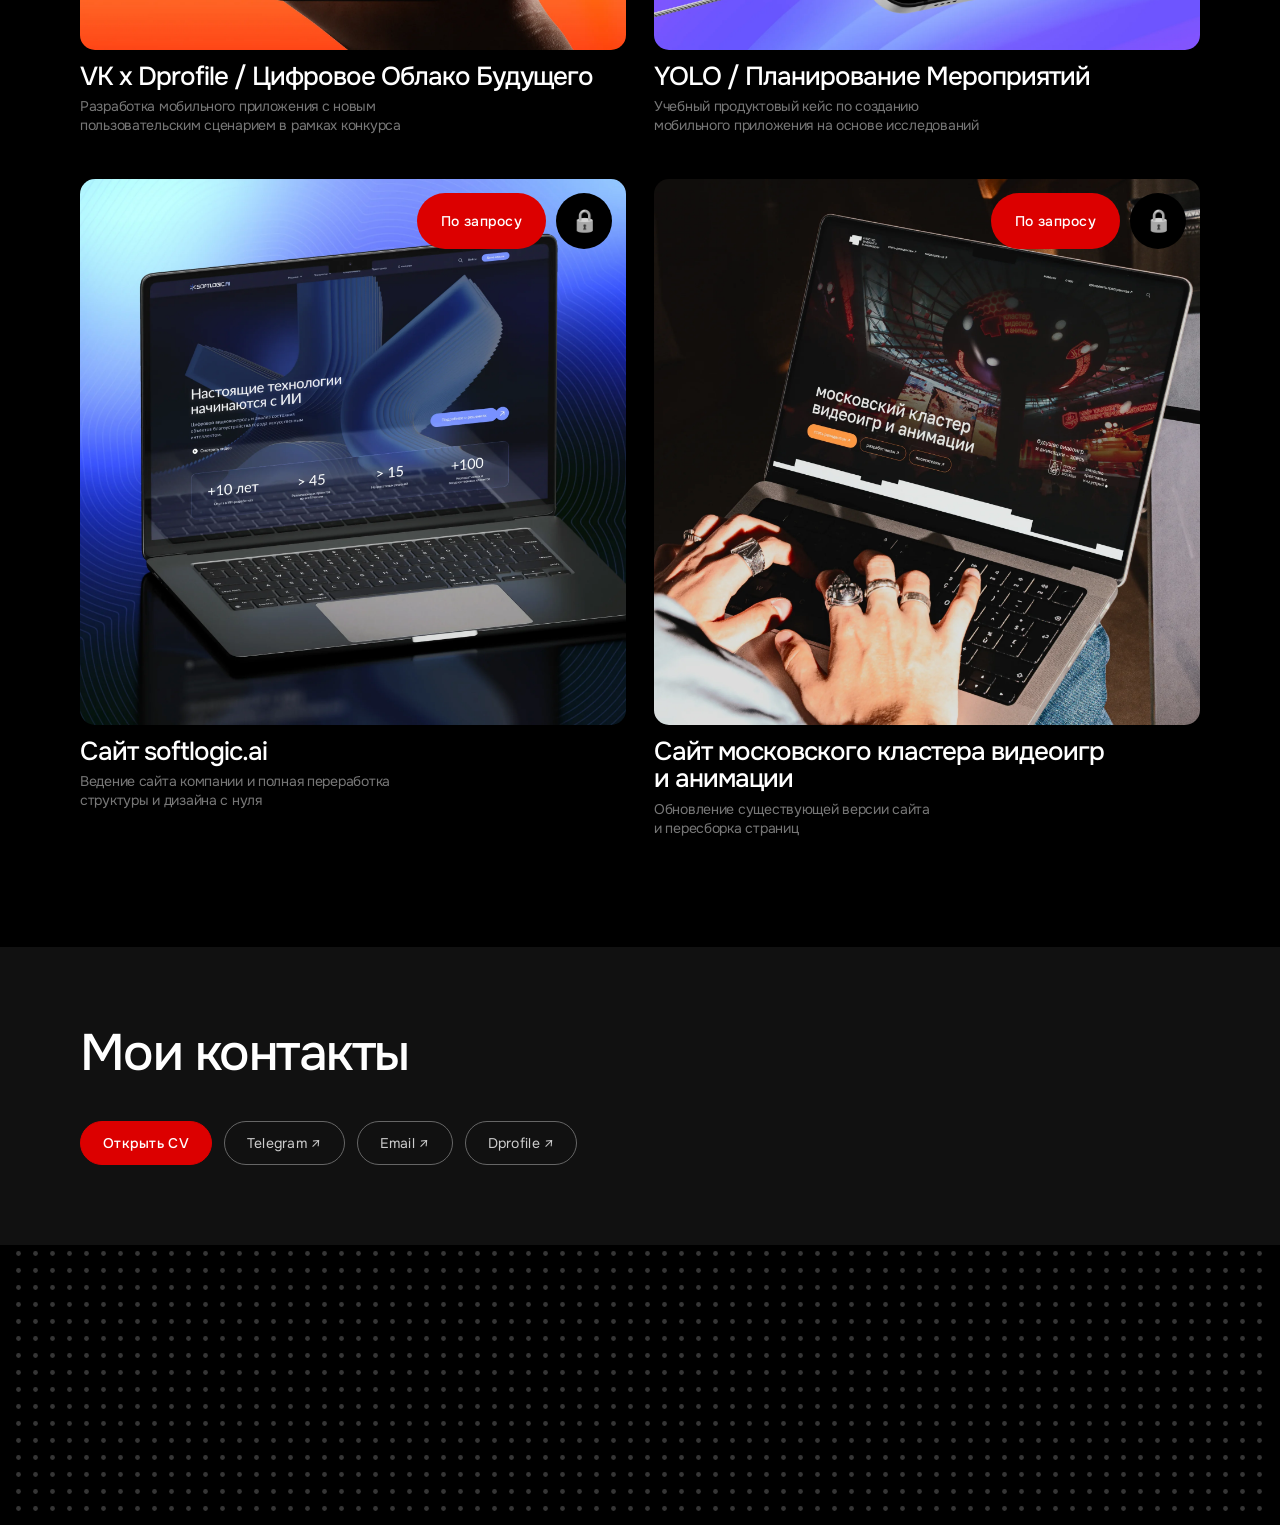
==== commit d432d680: "Update index.html" ====
--- a/index.html
+++ b/index.html
@@ -152,9 +152,14 @@
                 <div class="project-card project-card-locked">
                     <div class="project-image">
                         <img src="images/project-3.webp" alt="Проект 3">
-                        <div class="project-status project-status-locked">
-                            <span class="lock-symbol">🔒</span>
+                        
+                        <div class="project-status-wrapper">
+                            <span class="project-tag-locked">По запросу</span>
+                            <div class="project-status project-status-locked">
+                                <span class="lock-symbol">🔒</span>
+                            </div>
                         </div>
+
                     </div>
                     <div class="project-info">
                         <h3>Сайт softlogic.ai</h3>
@@ -165,9 +170,14 @@
                 <div class="project-card project-card-locked">
                     <div class="project-image">
                         <img src="images/project-4.webp" alt="Проект 4">
-                        <div class="project-status project-status-locked">
-                            <span class="lock-symbol">🔒</span>
+                        
+                        <div class="project-status-wrapper">
+                            <span class="project-tag-locked">По запросу</span>
+                            <div class="project-status project-status-locked">
+                                <span class="lock-symbol">🔒</span>
+                            </div>
                         </div>
+                        
                     </div>
                     <div class="project-info">
                         <h3>Сайт московского кластера видеоигр и&nbsp;анимации</h3>
--- a/style.css
+++ b/style.css
@@ -1246,3 +1246,53 @@
     clip: rect(0, 0, 0, 0);
     border: 0;
 }
+
+.project-status-wrapper {
+    position: absolute;
+    top: 14px;
+    right: 14px;
+    display: flex;
+    align-items: center;
+    gap: 10px;
+    z-index: 2;
+}
+
+.project-status-wrapper .project-status {
+    position: static;
+}
+
+.project-tag-locked {
+    background: #DC0000;
+    color: #fff;
+    height: 56px;
+    padding: 0 24px;
+    border-radius: 100px;
+    display: flex;
+    align-items: center;
+    font-size: 14px;
+    font-weight: 500;
+    letter-spacing: 0.02em;
+}
+
+@media (max-width: 700px) {
+    .project-status-wrapper {
+        top: 12px;
+        right: 12px;
+        gap: 8px;
+    }
+    
+    .project-status-wrapper .project-status {
+        width: 48px;
+        height: 48px;
+    }
+    
+    .project-status-wrapper .lock-symbol {
+        font-size: 20px;
+    }
+
+    .project-tag-locked {
+        height: 48px;
+        padding: 0 16px;
+        font-size: 13px;
+    }
+}
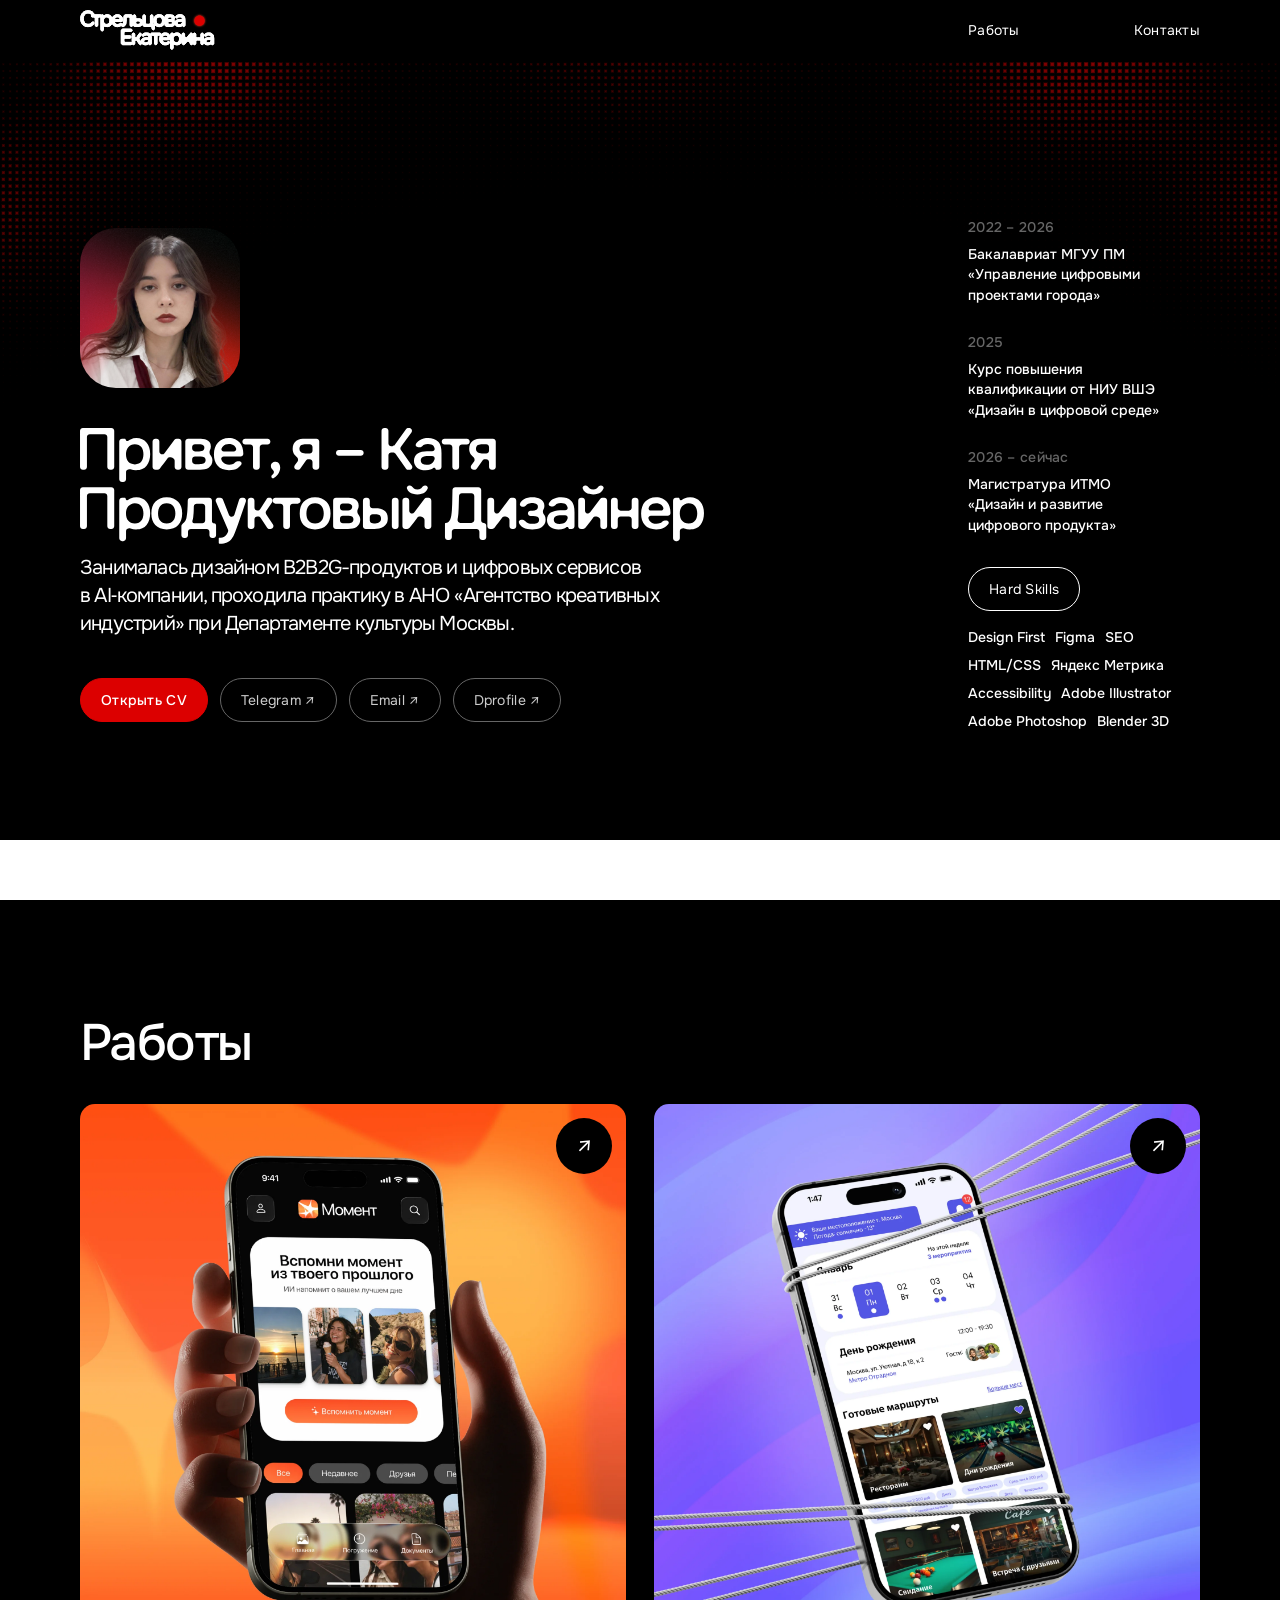
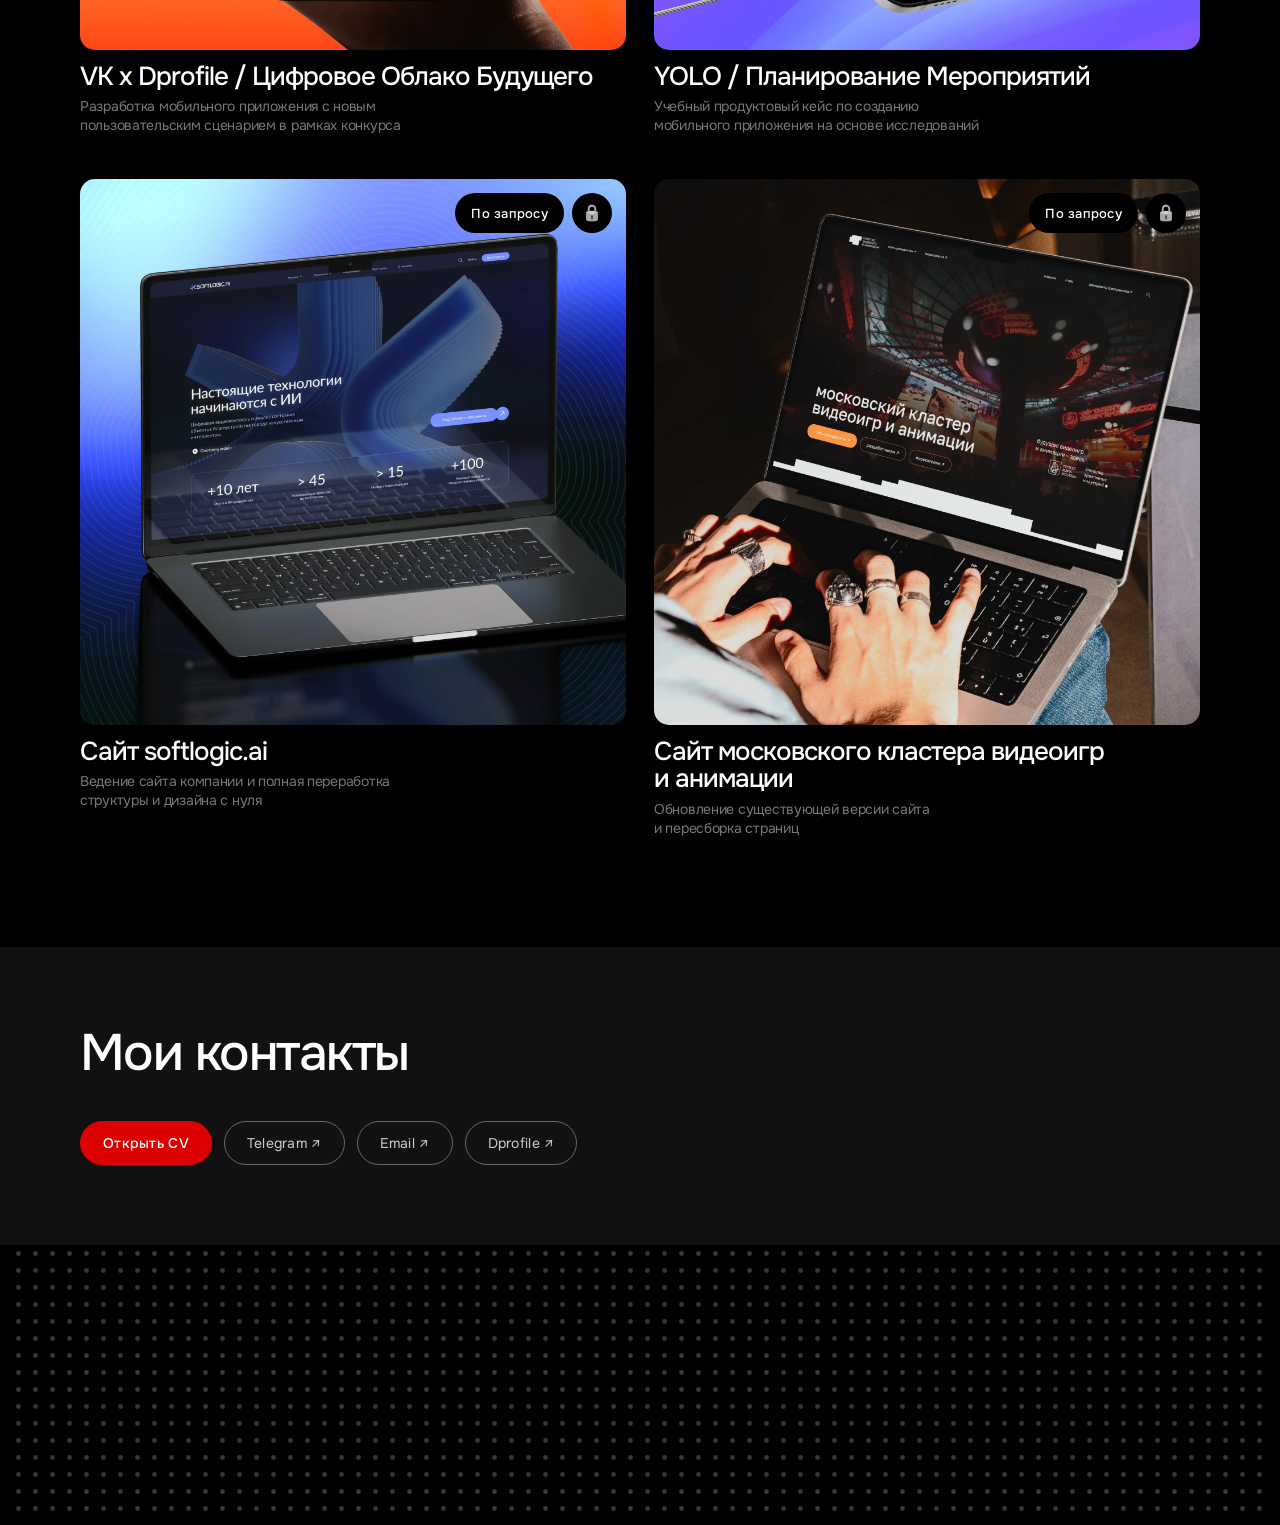
==== commit 39c50b08: "Update index.html" ====
--- a/index.html
+++ b/index.html
@@ -106,7 +106,7 @@
                 </div>
 
                 <div class="skills-list">
-                    <span>AI-First Design</span>
+                    <span>Design First</span>
                     <span>Figma</span>
                     <span>SEO</span>
                     <span>HTML/CSS</span>
--- a/style.css
+++ b/style.css
@@ -1253,23 +1253,29 @@
     right: 14px;
     display: flex;
     align-items: center;
-    gap: 10px;
+    gap: 8px; 
     z-index: 2;
 }
 
 .project-status-wrapper .project-status {
     position: static;
+    width: 40px; 
+    height: 40px;
+}
+
+.project-status-wrapper .lock-symbol {
+    font-size: 16px; 
 }
 
 .project-tag-locked {
-    background: #DC0000;
-    color: #fff;
-    height: 56px;
-    padding: 0 24px;
+    background: #000; 
+    color: #fff;
+    height: 40px; 
+    padding: 0 16px;
     border-radius: 100px;
     display: flex;
     align-items: center;
-    font-size: 14px;
+    font-size: 13px;
     font-weight: 500;
     letter-spacing: 0.02em;
 }
@@ -1278,21 +1284,21 @@
     .project-status-wrapper {
         top: 12px;
         right: 12px;
-        gap: 8px;
+        gap: 6px;
     }
     
     .project-status-wrapper .project-status {
-        width: 48px;
-        height: 48px;
+        width: 32px; 
+        height: 32px;
     }
     
     .project-status-wrapper .lock-symbol {
-        font-size: 20px;
+        font-size: 14px;
     }
 
     .project-tag-locked {
-        height: 48px;
-        padding: 0 16px;
-        font-size: 13px;
-    }
-}
+        height: 32px;
+        padding: 0 12px;
+        font-size: 12px;
+    }
+}
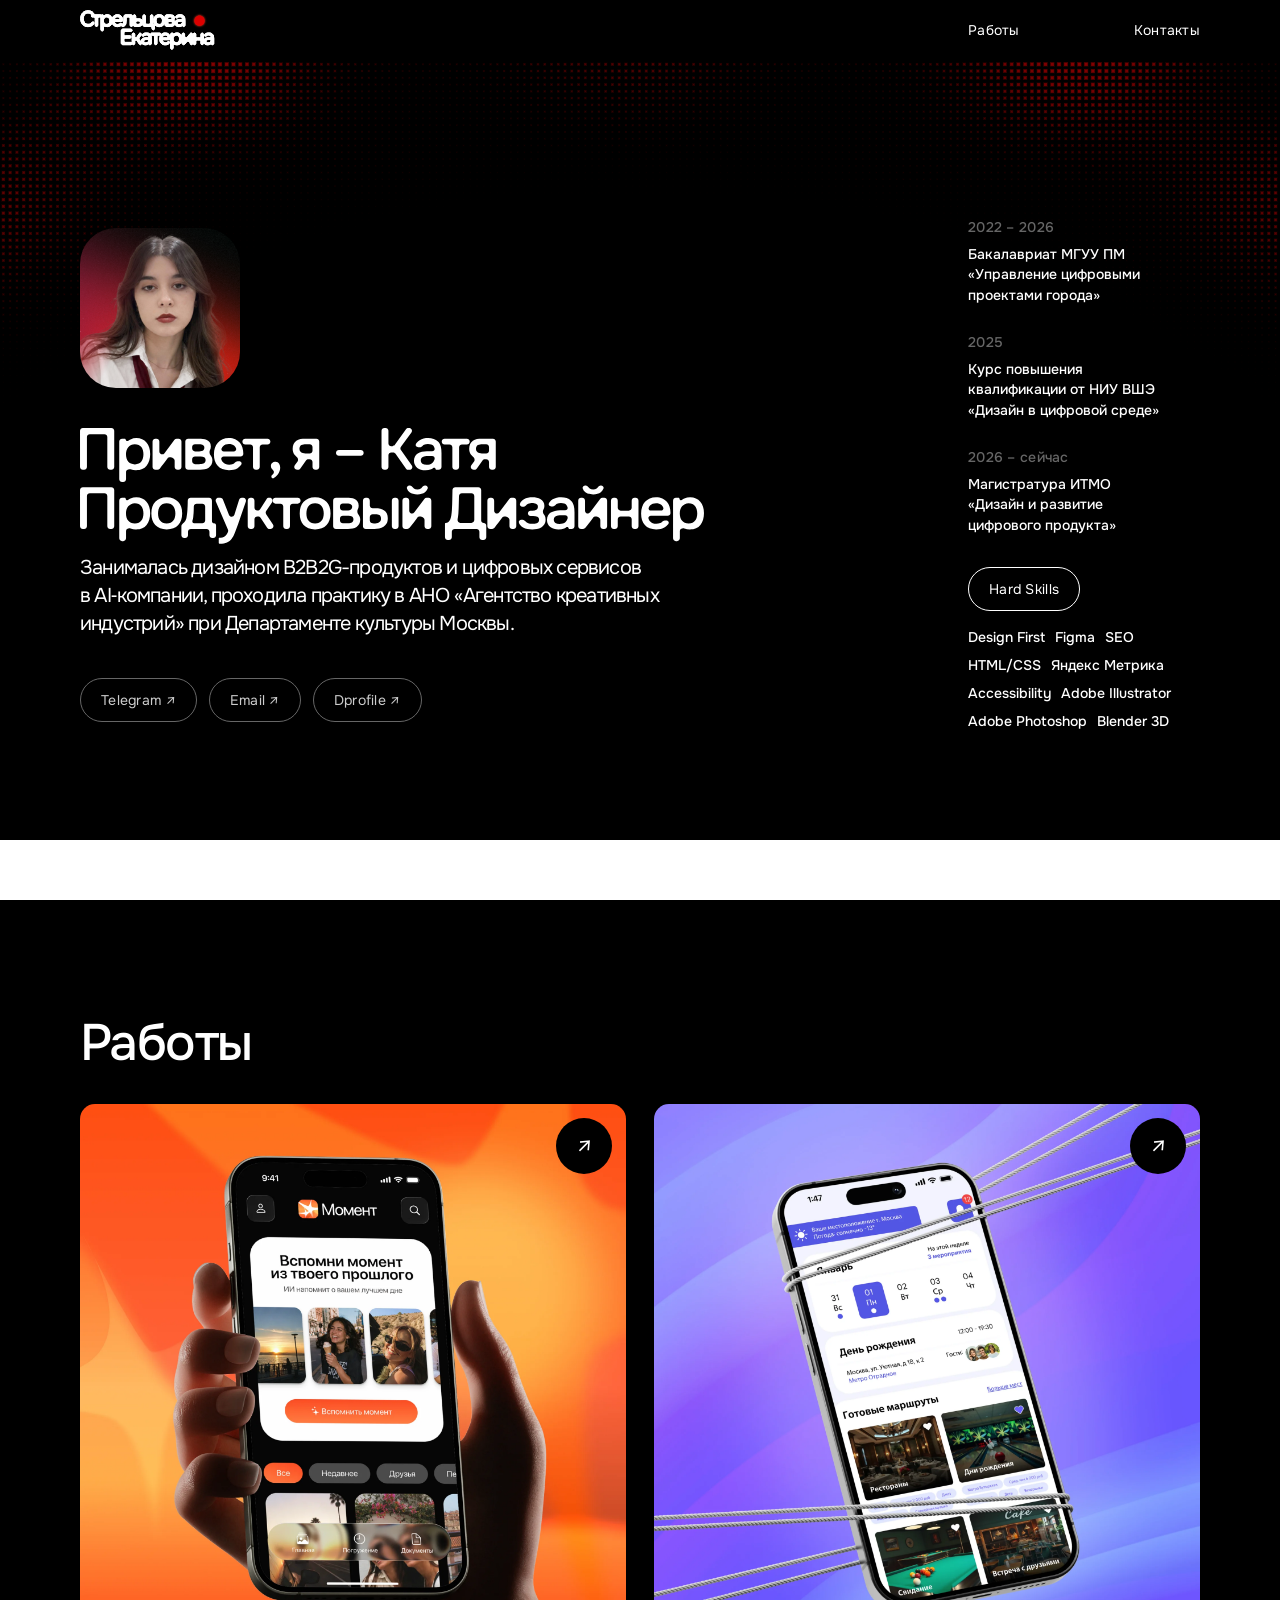
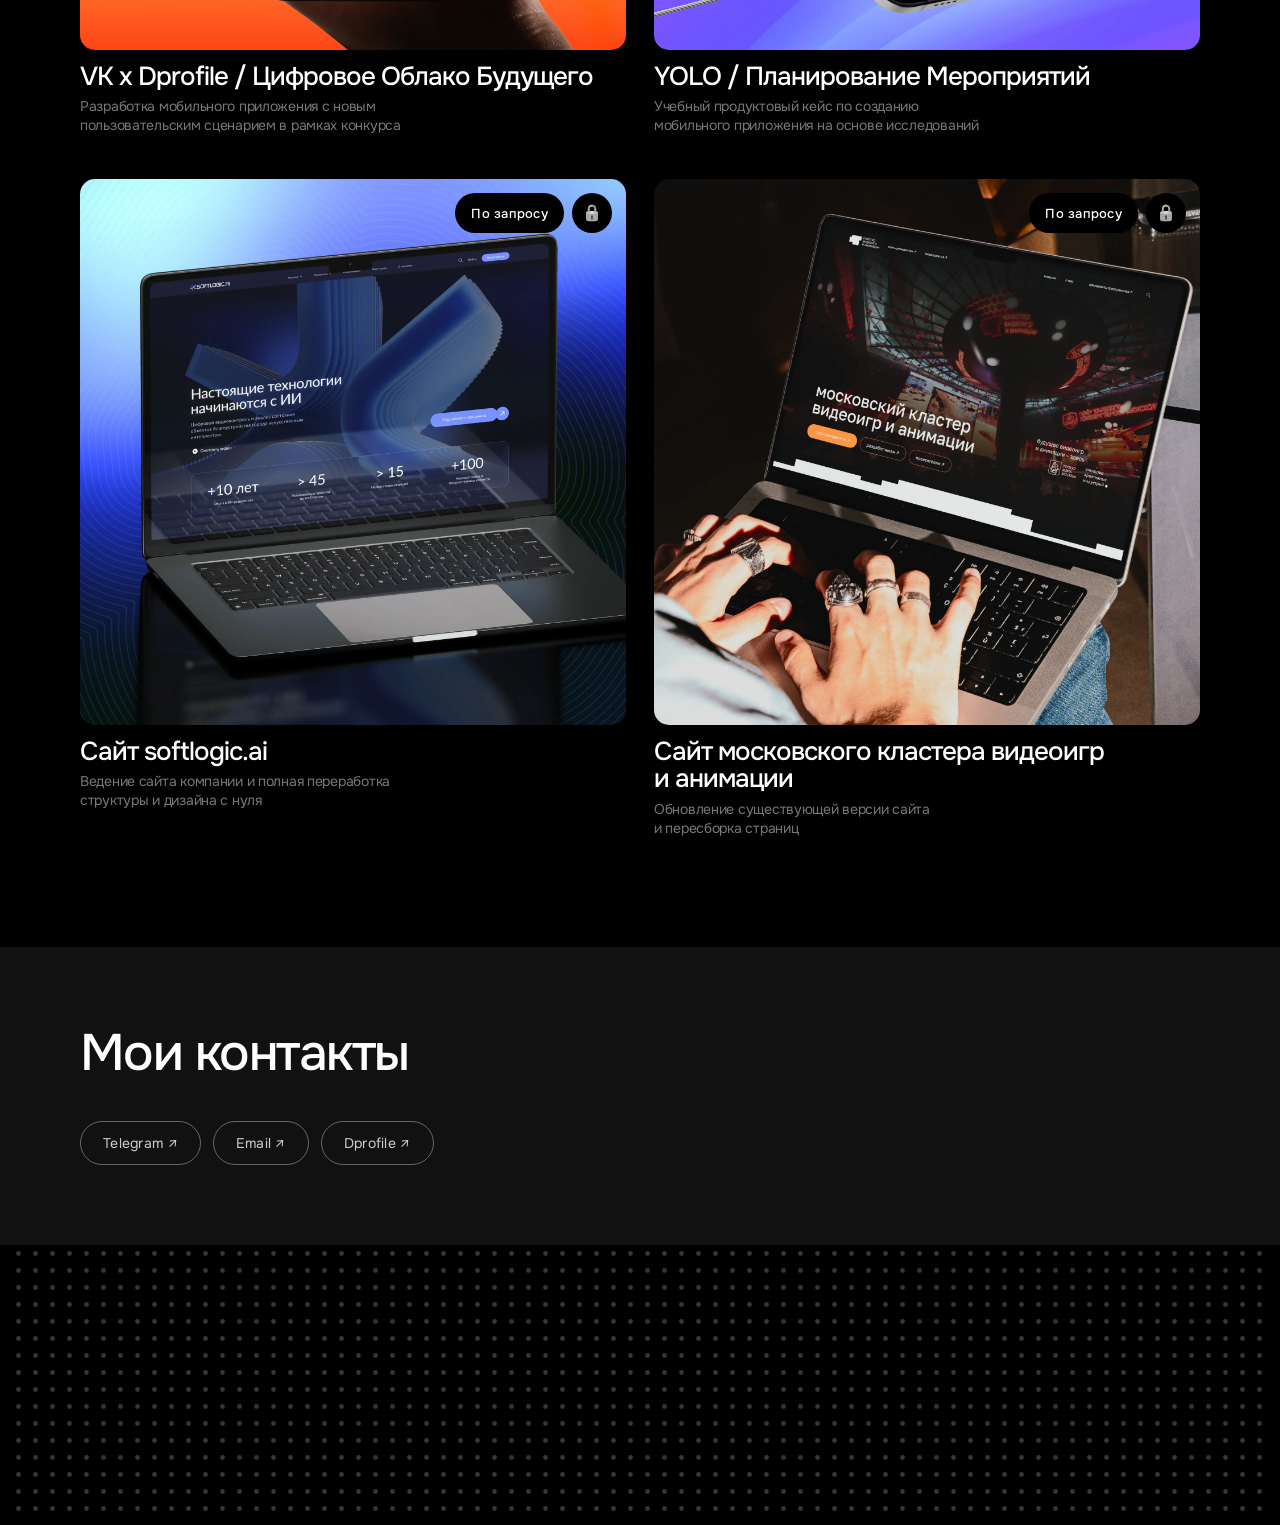
==== commit aafa22aa: "Update index.html" ====
--- a/index.html
+++ b/index.html
@@ -33,8 +33,6 @@
 
 <body>
 
-    <div class="cursor-dot"></div>
-
     <header class="site-header" id="siteHeader">
         <div class="header-inner">
             <a href="#" class="logo-link" aria-label="Главная">
@@ -66,7 +64,6 @@
                 </p>
 
                 <div class="hero-links">
-                    <a href="streltsova_CV.pdf" class="btn-cv" target="_blank" rel="noopener">Открыть CV</a>
                     <a href="https://t.me/rinn89" target="_blank" rel="noopener">Telegram ↗</a>
                     <a href="mailto:streltsovakatrine@mail.ru">Email ↗</a>
                     <a href="https://dprofile.ru/streltsova" target="_blank" rel="noopener">Dprofile ↗</a>
@@ -190,7 +187,6 @@
         <section class="contact" id="contact">
             <h2>Мои контакты</h2>
             <div class="contact-links">
-                <a href="streltsova_CV.pdf" class="btn-cv" target="_blank" rel="noopener">Открыть CV</a>
                 <a href="https://t.me/rinn89" target="_blank" rel="noopener">Telegram ↗</a>
                 <a href="mailto:streltsovakatrine@mail.ru">Email ↗</a>
                 <a href="https://dprofile.ru/streltsova" target="_blank" rel="noopener">Dprofile ↗</a>
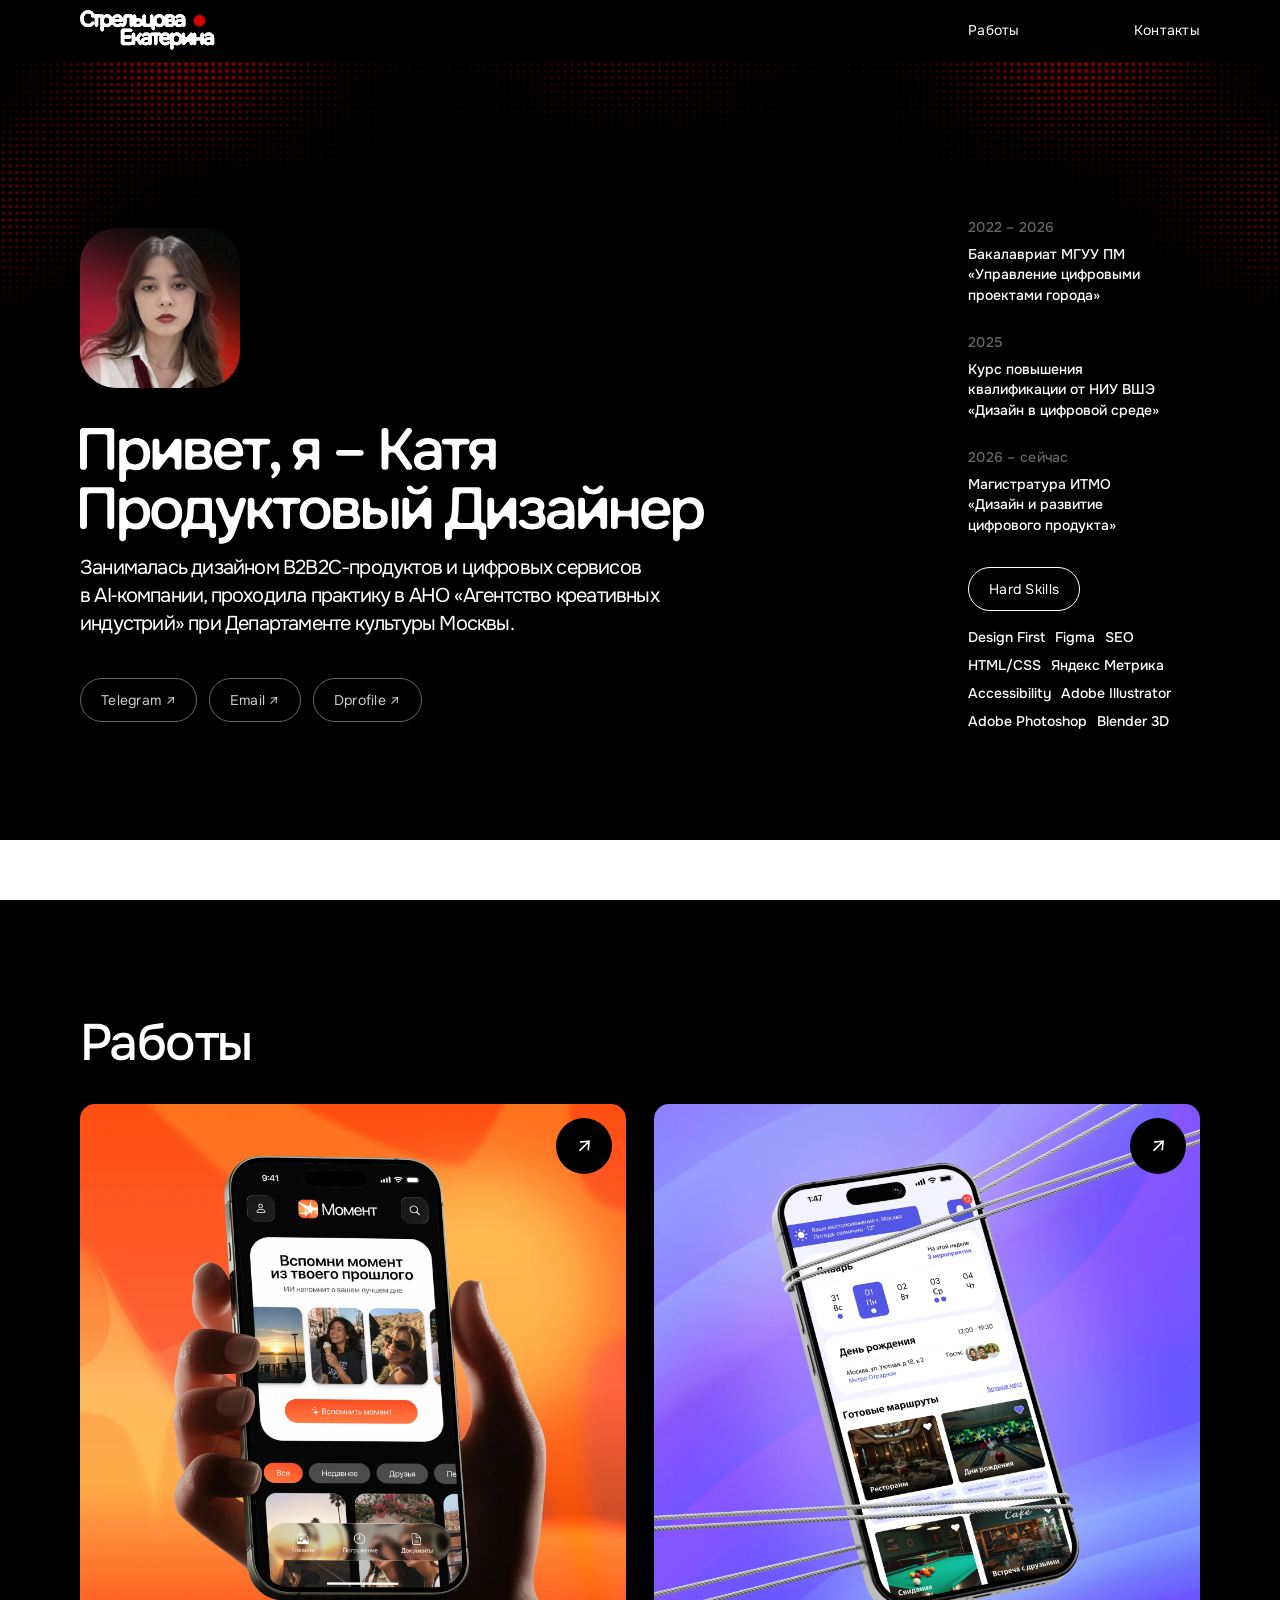
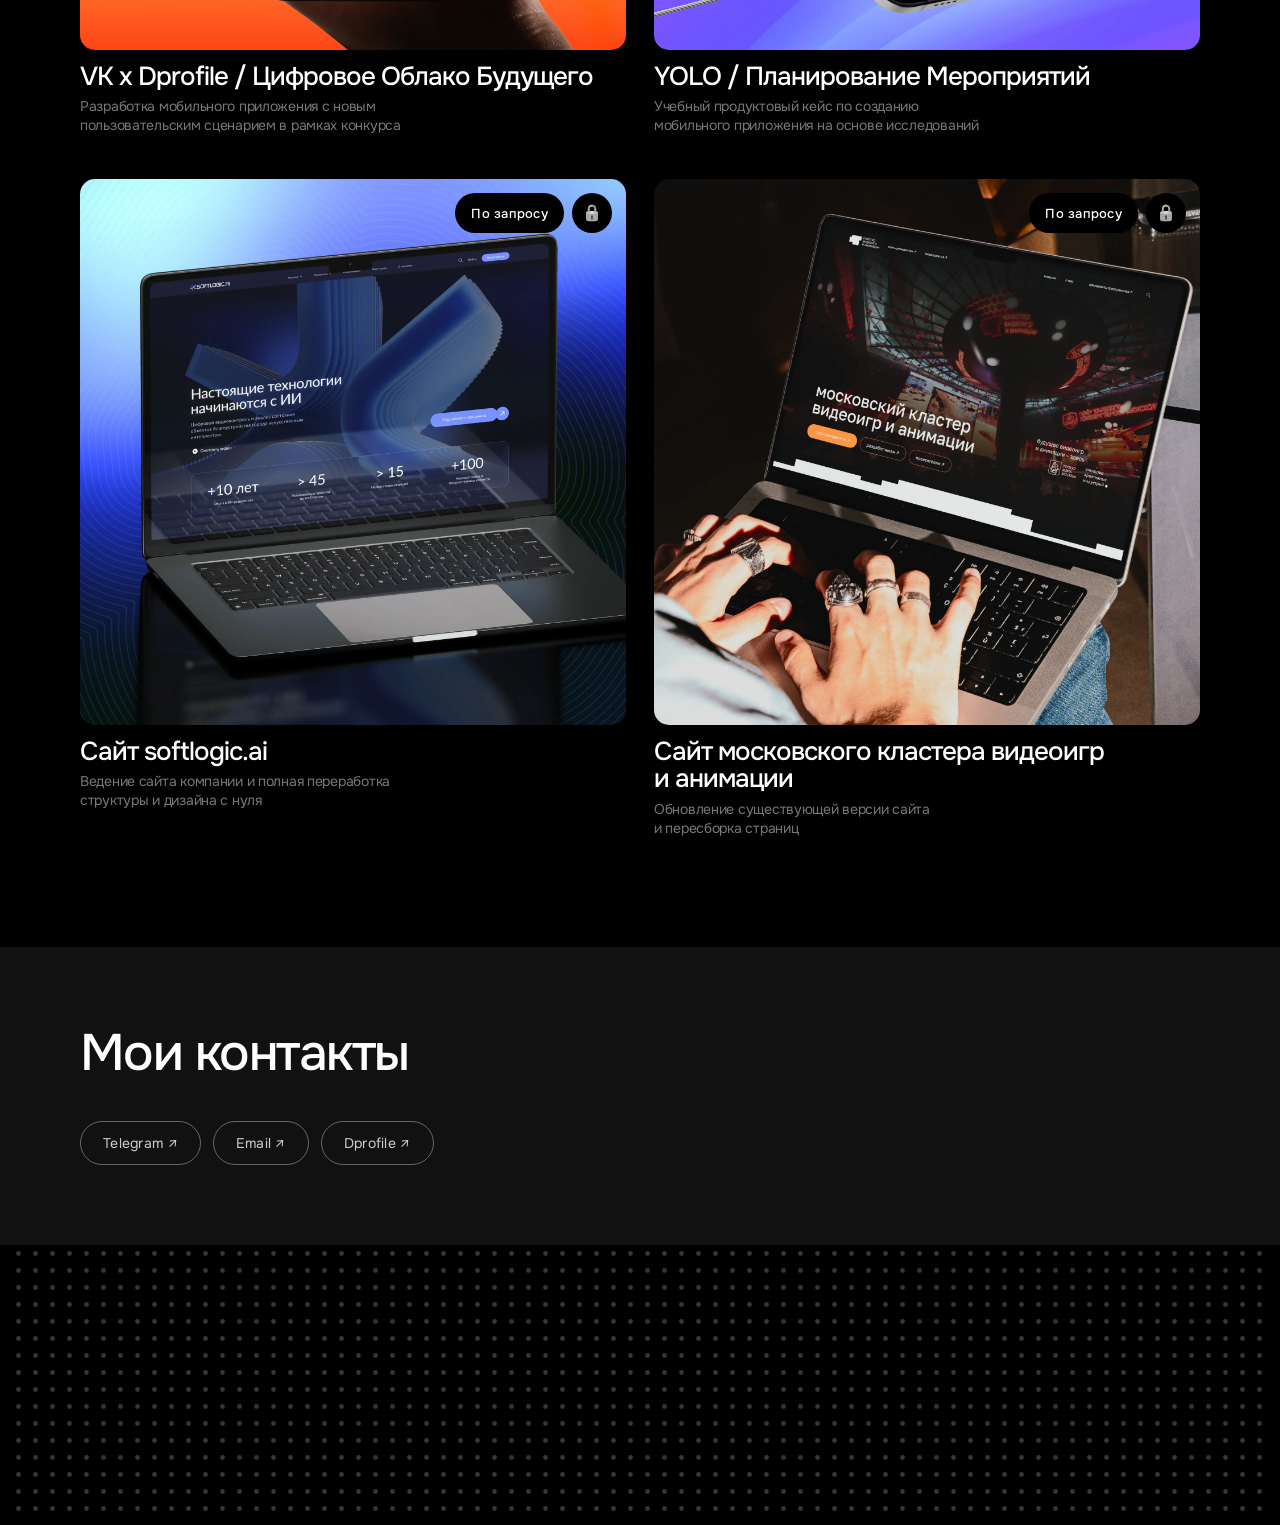
==== commit cf141a9f: "Update index.html" ====
--- a/index.html
+++ b/index.html
@@ -60,7 +60,7 @@
                 </div>
 
                 <p class="hero-description">
-                    Занималась дизайном B2B2G-продуктов и&nbsp;цифровых сервисов в&nbsp;AI&#8209;компании, проходила практику в&nbsp;АНО &laquo;Агентство креативных индустрий&raquo; при Департаменте культуры Москвы.
+                    Занималась дизайном B2B2C-продуктов и&nbsp;цифровых сервисов в&nbsp;AI&#8209;компании, проходила практику в&nbsp;АНО &laquo;Агентство креативных индустрий&raquo; при Департаменте культуры Москвы.
                 </p>
 
                 <div class="hero-links">
--- a/style.css
+++ b/style.css
@@ -33,67 +33,6 @@
     --header-height: 60px;
 }
 
-html {
-    cursor: none !important;
-}
-
-html *,
-body,
-body * {
-    cursor: none !important;
-}
-
-.cursor-dot {
-    position: fixed;
-    top: 0;
-    left: 0;
-    width: 12px;
-    height: 12px;
-    background: #DC0000;
-    border-radius: 50%;
-    pointer-events: none;
-    z-index: 99999;
-    transform: translate(-50%, -50%);
-    transition:
-        width .2s ease,
-        height .2s ease;
-    opacity: 0;
-}
-
-.cursor-dot.visible {
-    opacity: 1;
-}
-
-.cursor-dot.hover {
-    width: 42px;
-    height: 42px;
-}
-
-@media (hover: none) {
-    html,
-    body,
-    body * {
-        cursor: auto !important;
-    }
-    .cursor-dot {
-        display: none;
-    }
-}
-
-.hero-links a.btn-cv,
-.contact-links a.btn-cv {
-    background: #DC0000;
-    border-color: #DC0000;
-    color: #fff;
-    font-weight: 500;
-}
-
-.hero-links a.btn-cv:hover,
-.contact-links a.btn-cv:hover {
-    background: #ff2a2a;
-    border-color: #ff2a2a;
-    color: #fff;
-}
 
 .site-header {
     position: fixed;
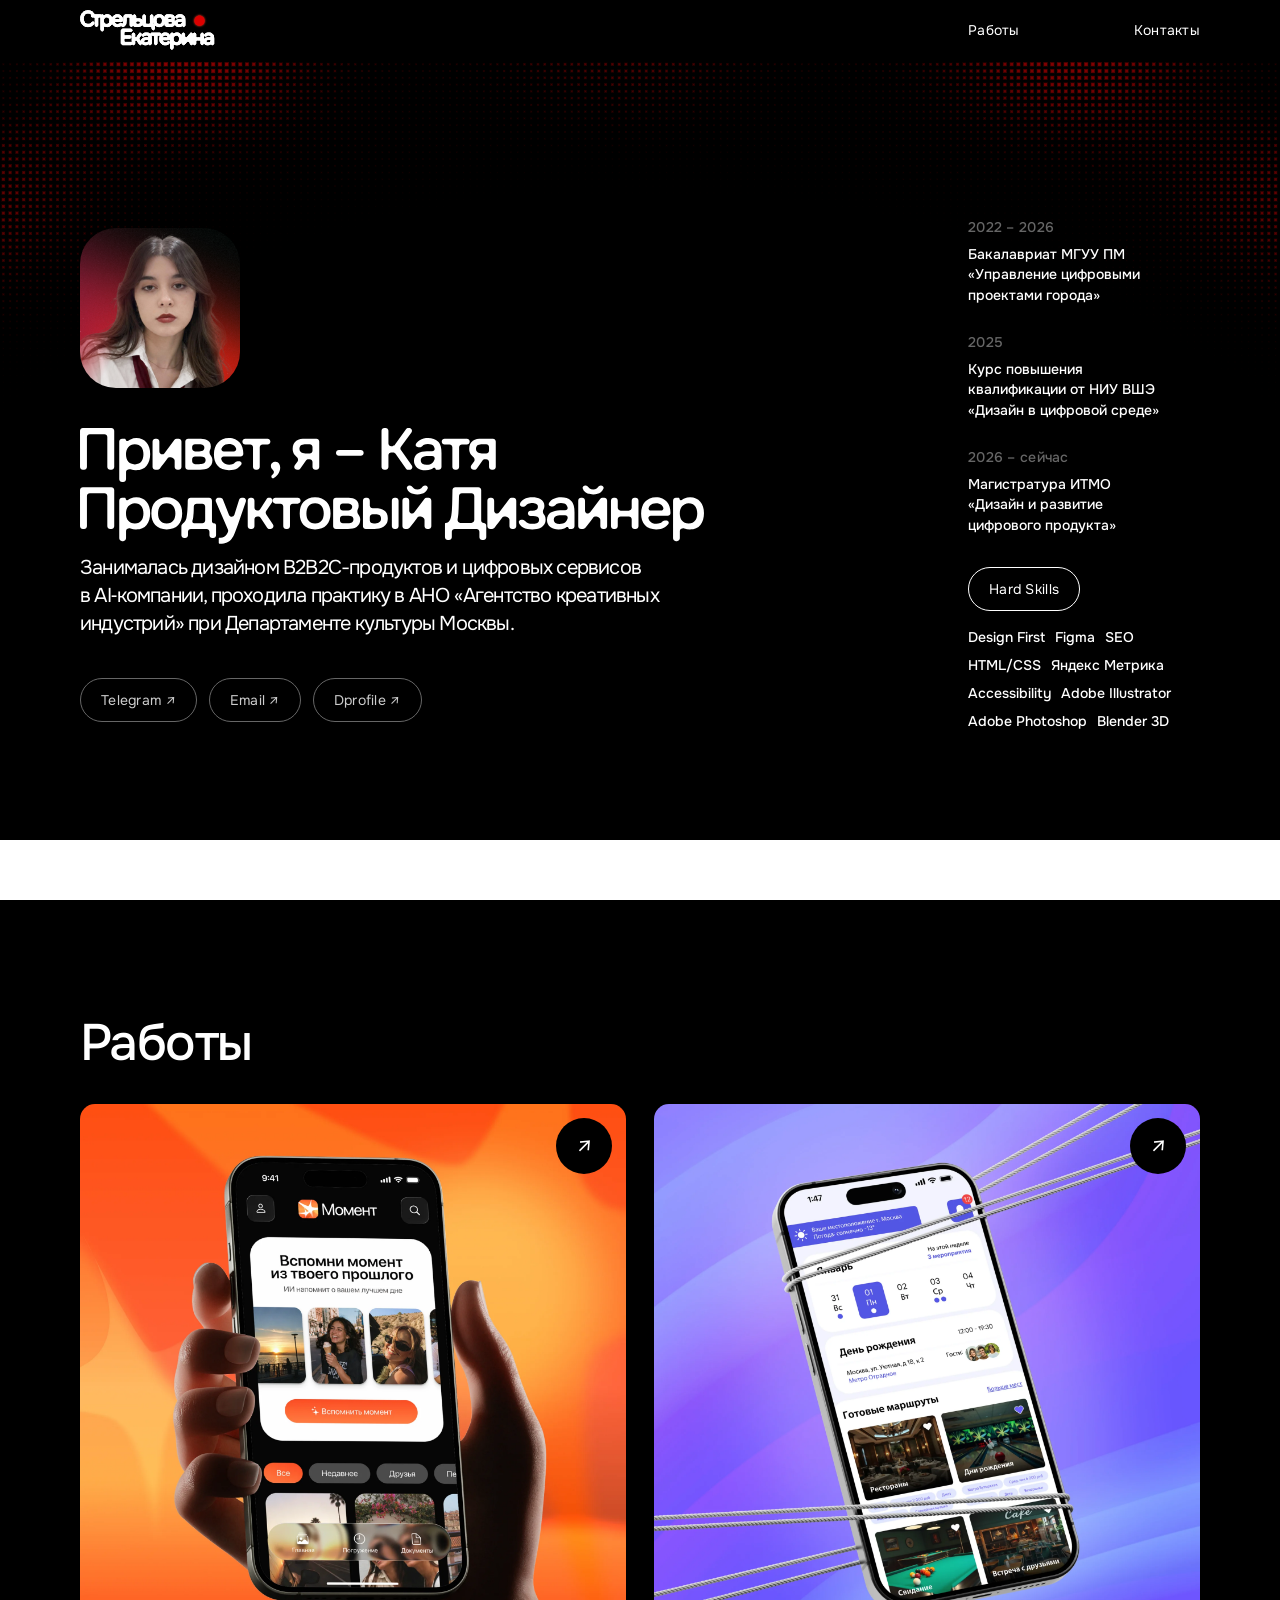
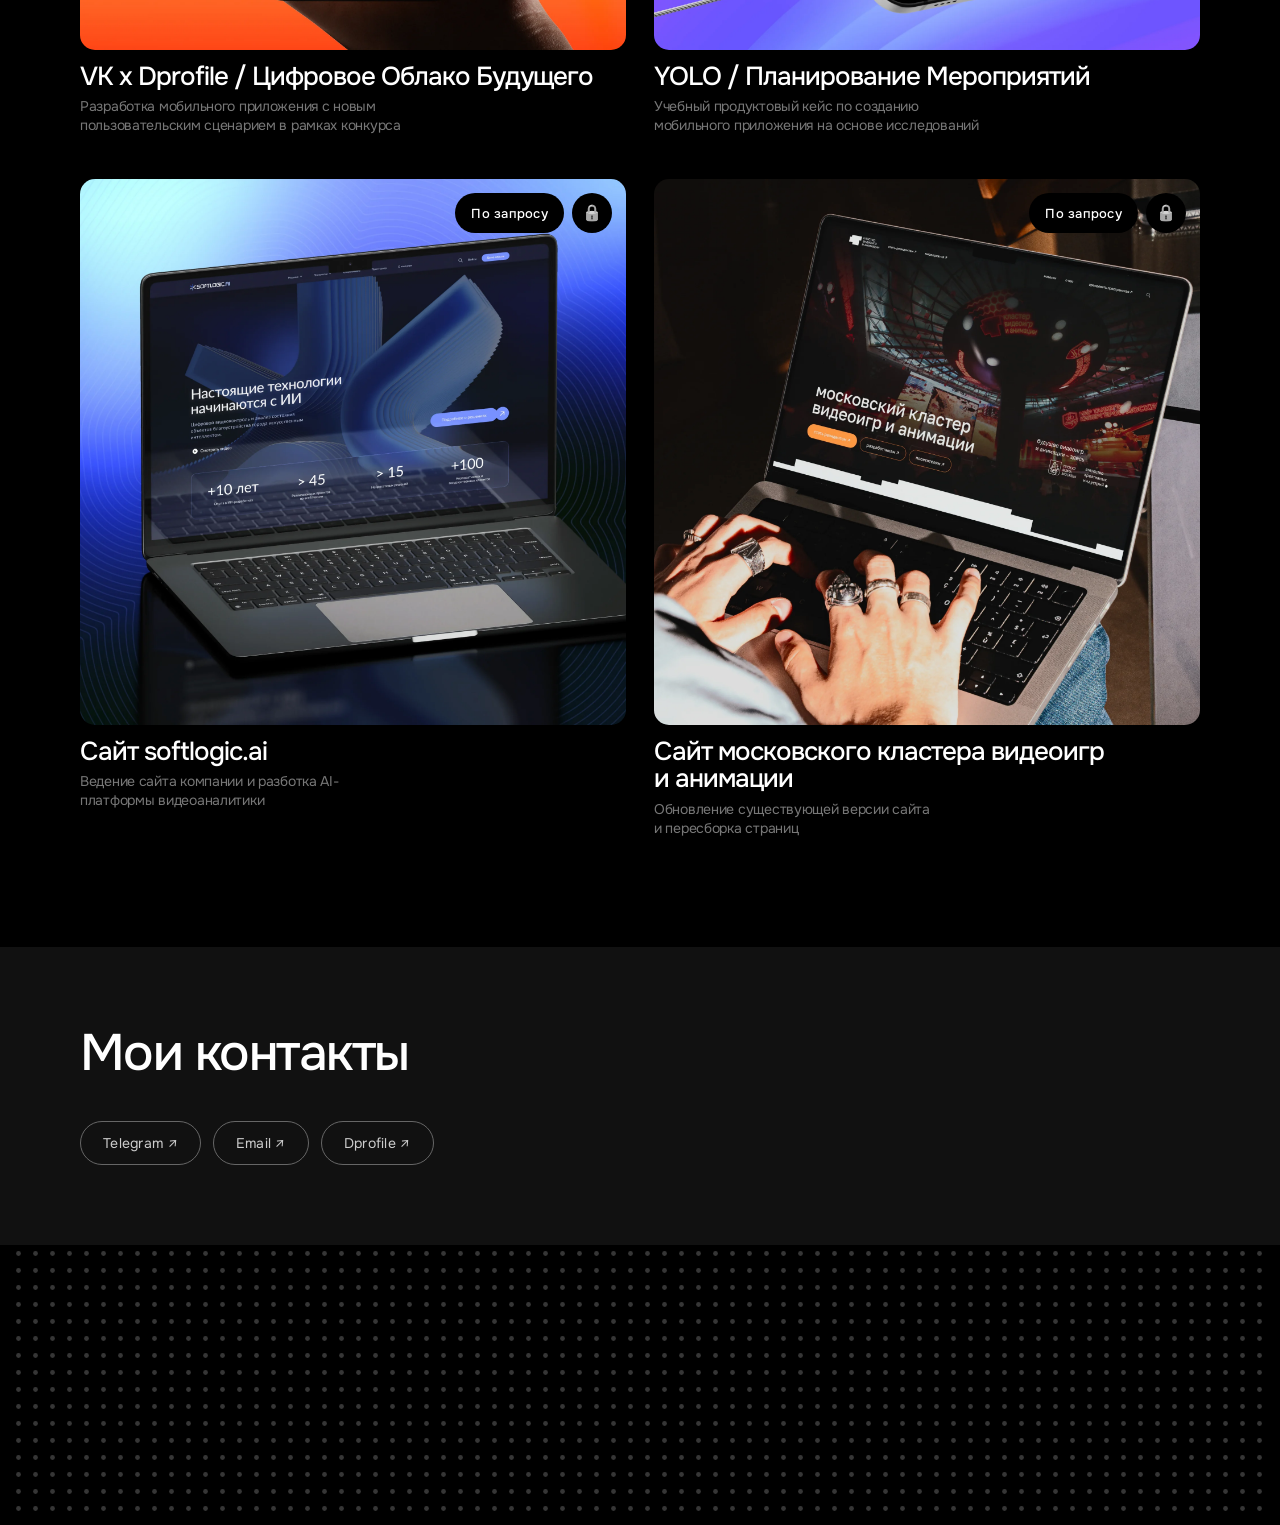
==== commit 06be2133: "Update project description for softlogic.ai" ====
--- a/index.html
+++ b/index.html
@@ -160,7 +160,7 @@
                     </div>
                     <div class="project-info">
                         <h3>Сайт softlogic.ai</h3>
-                        <p>Ведение сайта компании и&nbsp;полная переработка структуры и&nbsp;дизайна с&nbsp;нуля</p>
+                        <p>Ведение сайта компании и&nbsp;разботка AI-платформы видеоаналитики</p>
                     </div>
                 </div>
 
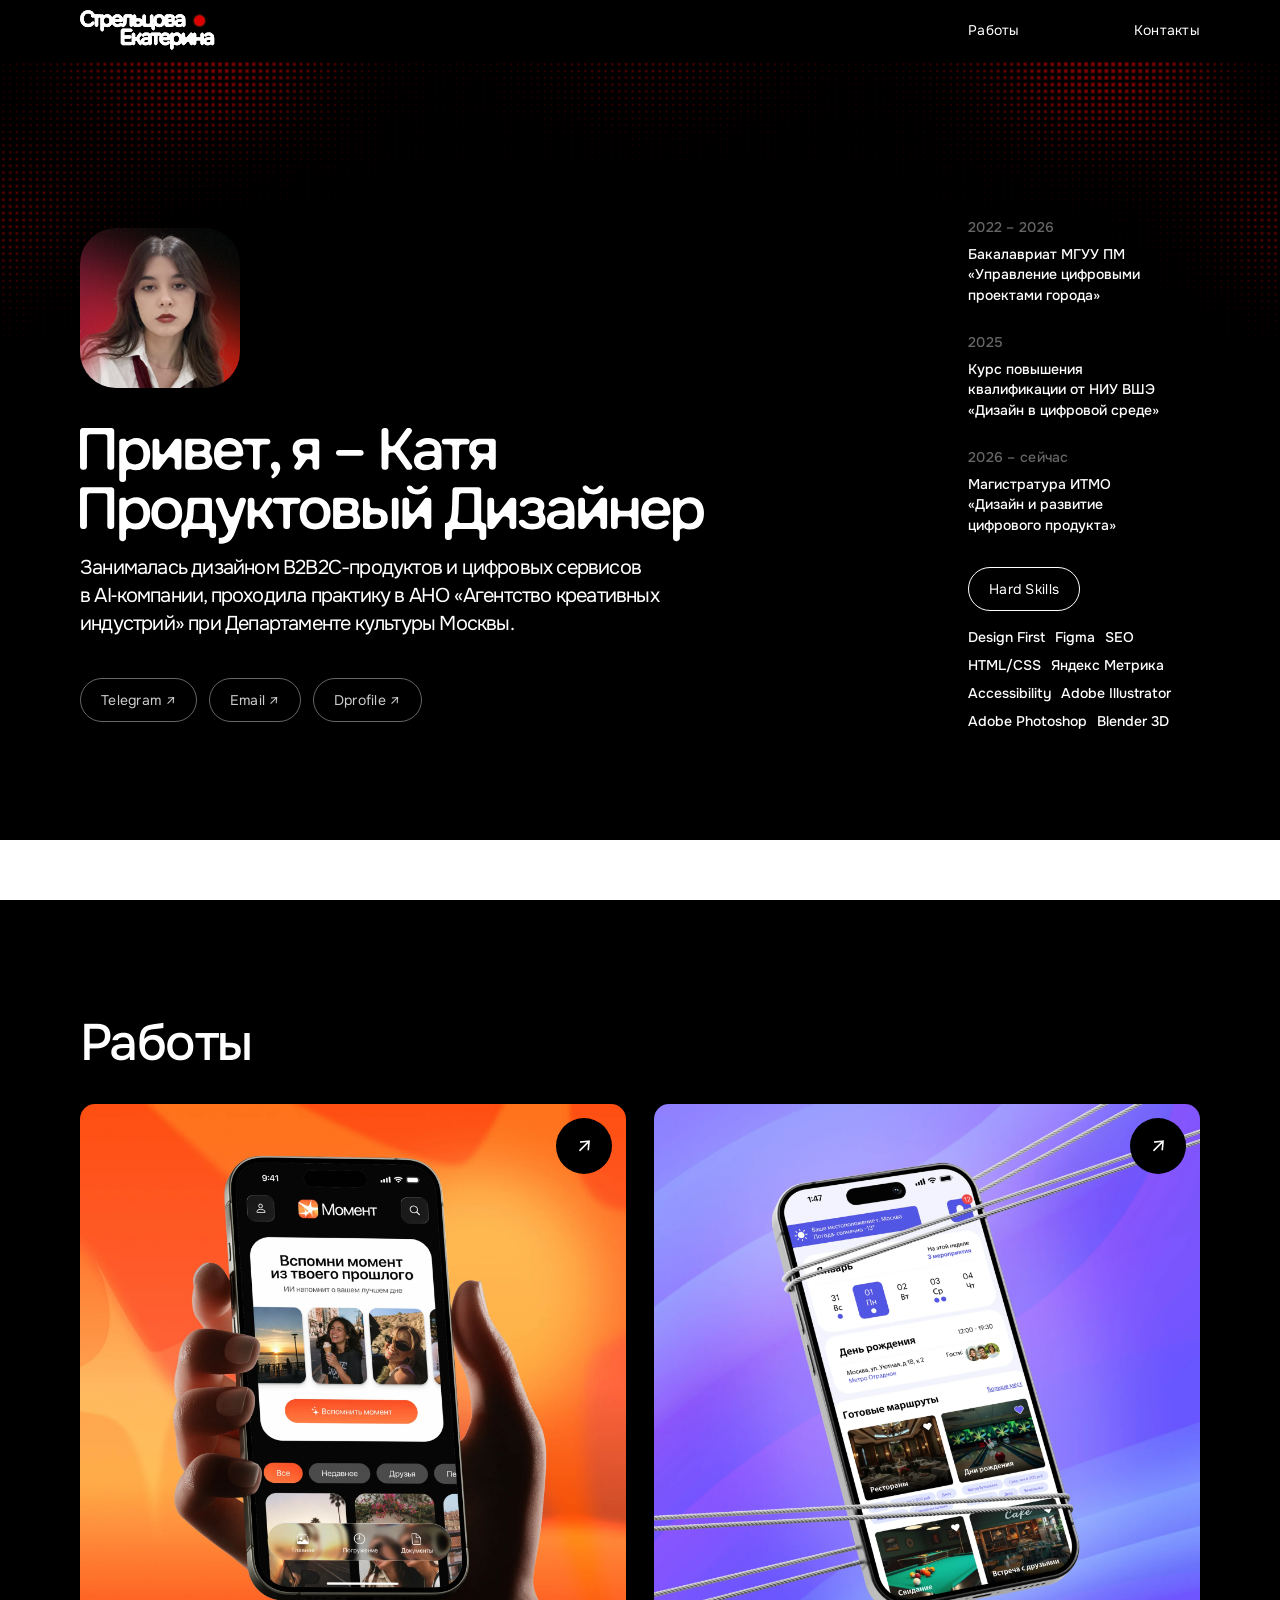
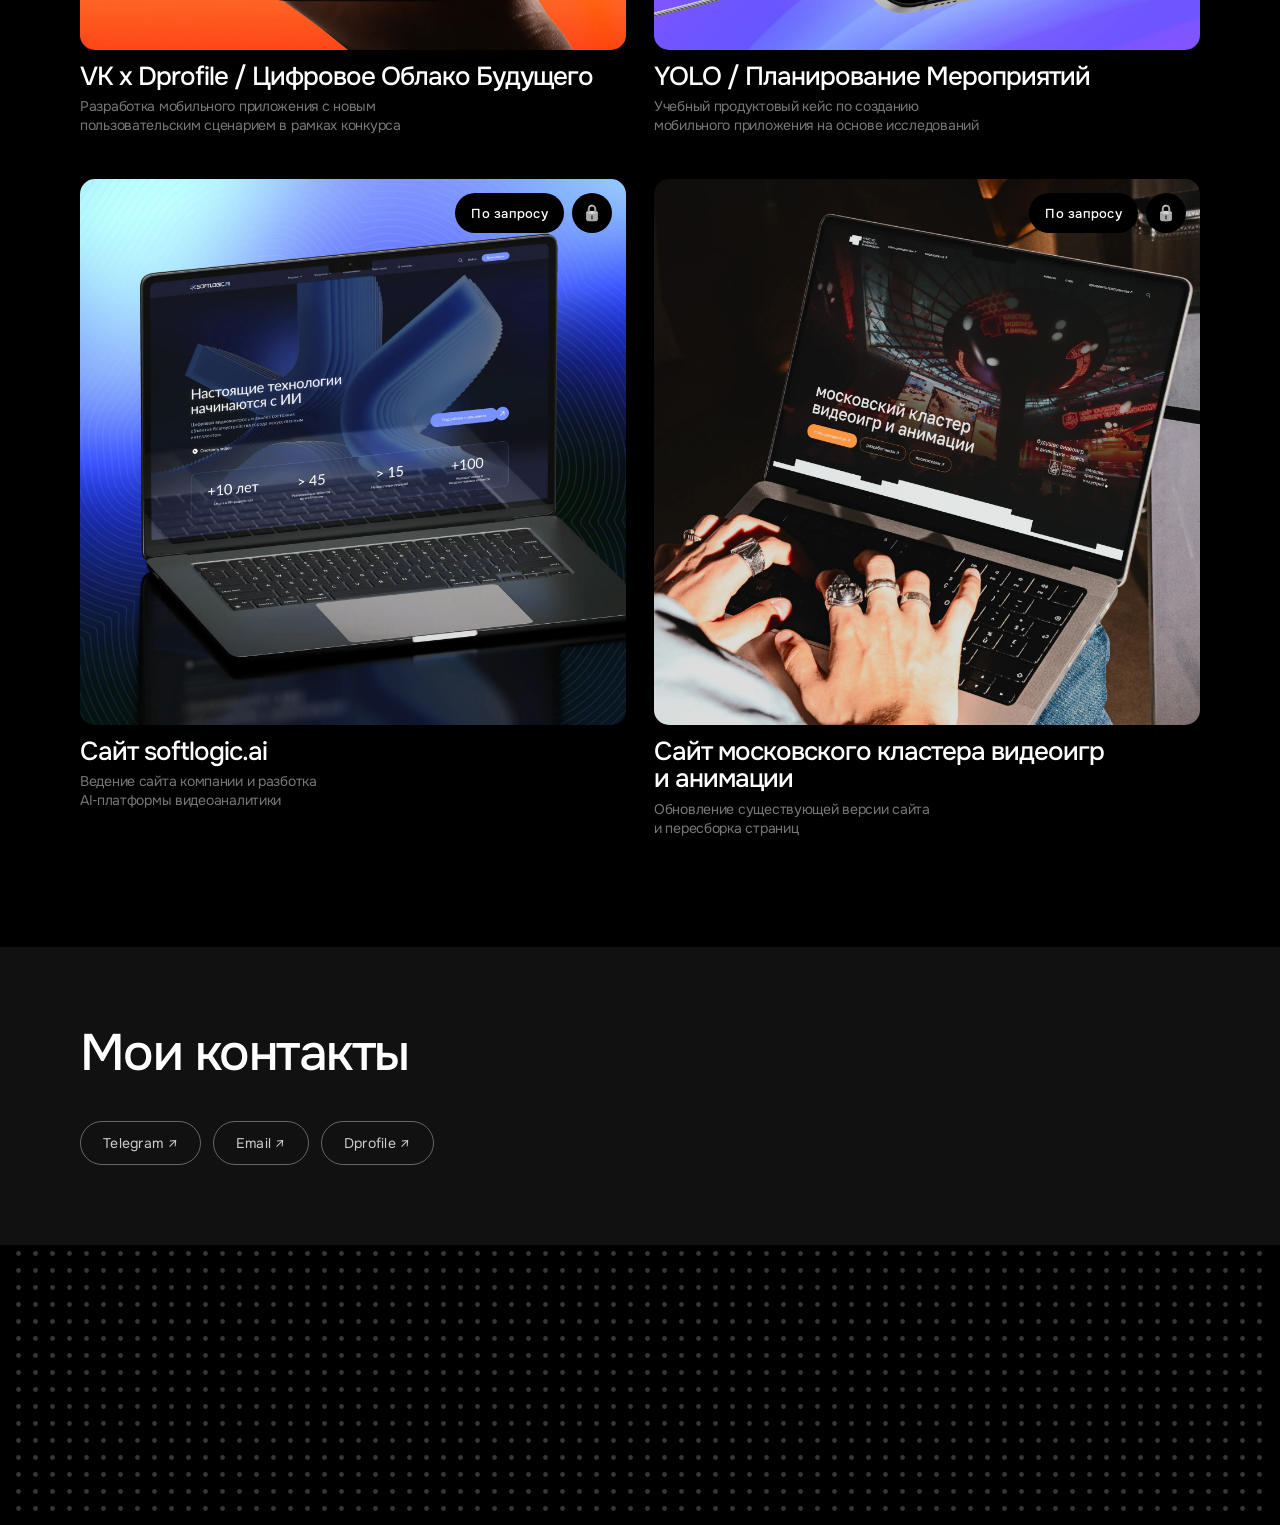
==== commit 17d04f5b: "Update index.html" ====
--- a/index.html
+++ b/index.html
@@ -160,7 +160,7 @@
                     </div>
                     <div class="project-info">
                         <h3>Сайт softlogic.ai</h3>
-                        <p>Ведение сайта компании и&nbsp;разботка AI-платформы видеоаналитики</p>
+                        <p>Ведение сайта компании и&nbsp;разботка AI&#8209;платформы видеоаналитики</p>
                     </div>
                 </div>
 
